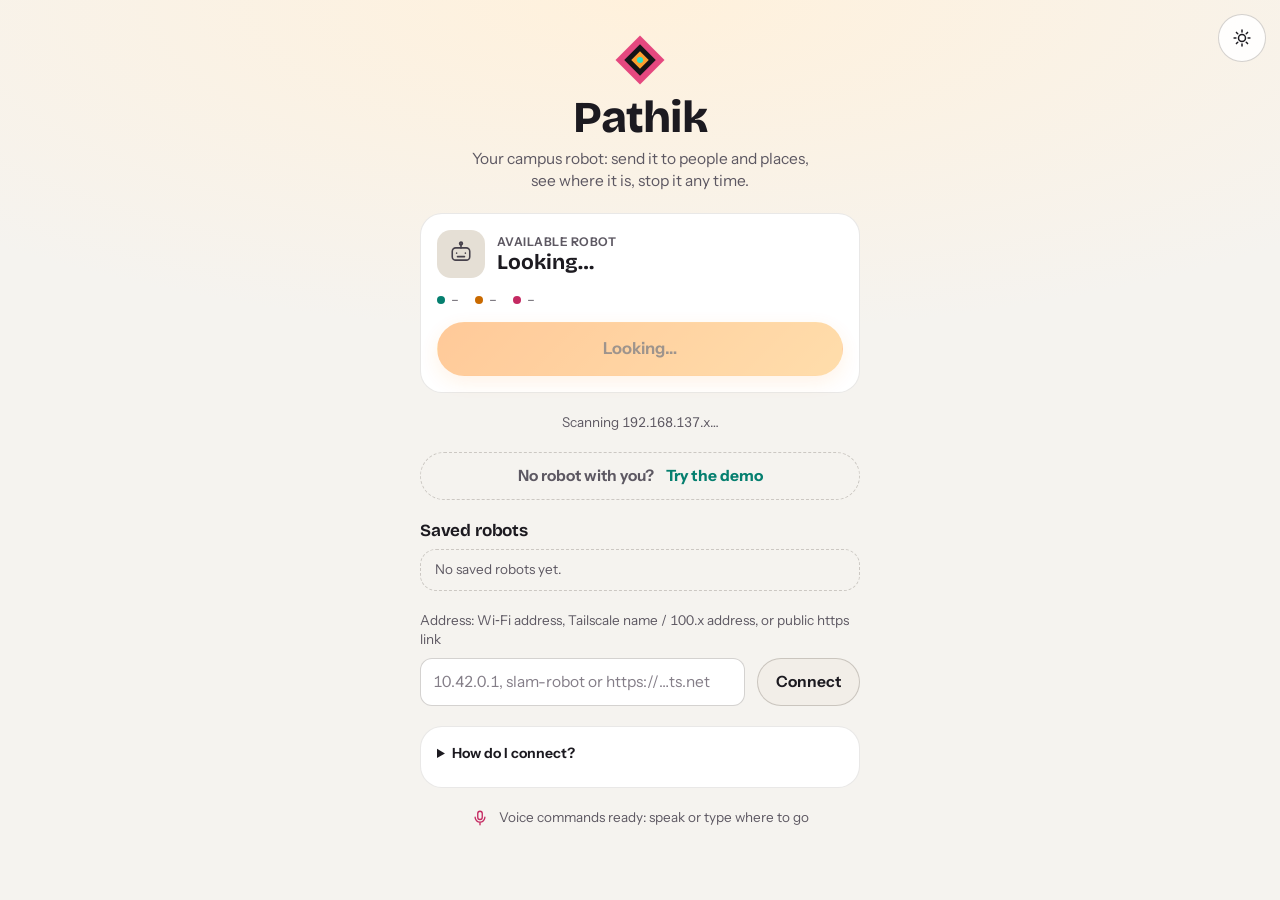
==== ros2_ws/src/lidar_robot/lidar_robot/web/app/index.html @ 24dba38e "Head mode: greeting, errands, camera door check; peak test; better person tracking - First touch say" ====
<!doctype html>
<html lang="en">
<head>
<meta charset="utf-8">
<meta name="viewport" content="width=device-width, initial-scale=1, viewport-fit=cover">
<meta name="theme-color" content="#101114">
<meta name="color-scheme" content="dark light">
<title>Pathik</title>
<script>
/* theme before first paint (no flash): saved choice, else the phone's setting */
(function () {
  var t = 'system';
  try { t = JSON.parse(localStorage.getItem('pathik.theme') || '"system"'); } catch (e) {}
  var dark = t === 'dark' || (t !== 'light' && !(window.matchMedia && matchMedia('(prefers-color-scheme: light)').matches));
  document.documentElement.setAttribute('data-theme', dark ? 'dark' : 'light');
})();
</script>
<link rel="manifest" href="manifest.webmanifest">
<link rel="icon" href="icon.svg" type="image/svg+xml">
<link rel="stylesheet" href="app.css">
</head>
<body>

<!-- icons (one sprite, used with <svg><use href="#i-…"/></svg>) -->
<svg width="0" height="0" style="position:absolute" aria-hidden="true">
  <symbol id="mark" viewBox="0 0 64 64">
    <path d="M32 4 60 32 32 60 4 32z" fill="#E5487F"/>
    <path d="M32 14 50 32 32 50 14 32z" fill="#141418"/>
    <path d="M32 22 42 32 32 42 22 32z" fill="#FF9F2E"/>
    <circle cx="32" cy="32" r="3.5" fill="#2DE2C8"/>
  </symbol>
  <symbol id="i-home" viewBox="0 0 24 24"><path d="M3 11.5 12 4l9 7.5"/><path d="M5.5 10v10h13V10"/><path d="M10 20v-5h4v5"/></symbol>
  <symbol id="i-send" viewBox="0 0 24 24"><path d="M4 12 20 4l-5 16-3.5-6.5z"/><path d="M11.5 13.5 20 4"/></symbol>
  <symbol id="i-map" viewBox="0 0 24 24"><path d="M3 6l6-2 6 2 6-2v14l-6 2-6-2-6 2z"/><path d="M9 4v14M15 6v14"/></symbol>
  <symbol id="i-drive" viewBox="0 0 24 24"><circle cx="12" cy="12" r="8.5"/><circle cx="12" cy="12" r="3"/><path d="M12 3.5v3M12 17.5v3M3.5 12h3M17.5 12h3"/></symbol>
  <symbol id="i-grid" viewBox="0 0 24 24"><rect x="4" y="4" width="6.5" height="6.5" rx="1.5"/><rect x="13.5" y="4" width="6.5" height="6.5" rx="1.5"/><rect x="4" y="13.5" width="6.5" height="6.5" rx="1.5"/><rect x="13.5" y="13.5" width="6.5" height="6.5" rx="1.5"/></symbol>
  <symbol id="i-user" viewBox="0 0 24 24"><circle cx="12" cy="8" r="4"/><path d="M4 21c1.2-4 4.3-6 8-6s6.8 2 8 6"/></symbol>
  <symbol id="i-why" viewBox="0 0 24 24"><circle cx="12" cy="12" r="9"/><path d="M9.5 9.5a2.5 2.5 0 1 1 3.3 2.4c-.5.2-.8.7-.8 1.2v.9M12 17h.01"/></symbol>
  <symbol id="i-bolt" viewBox="0 0 24 24"><path d="M13 2 4 14h7l-1 8 9-12h-7z"/></symbol>
  <symbol id="i-cam" viewBox="0 0 24 24"><path d="M3 8.5A2.5 2.5 0 0 1 5.5 6h1.8l1.4-2h6.6l1.4 2h1.8A2.5 2.5 0 0 1 21 8.5v9a2.5 2.5 0 0 1-2.5 2.5h-13A2.5 2.5 0 0 1 3 17.5z"/><circle cx="12" cy="12.5" r="3.6"/></symbol>
  <symbol id="i-mic" viewBox="0 0 24 24"><rect x="9" y="3" width="6" height="11" rx="3"/><path d="M5.5 11a6.5 6.5 0 0 0 13 0M12 17.5V21"/></symbol>
  <symbol id="i-arrow" viewBox="0 0 24 24"><path d="M4 12h15M13 6l6 6-6 6"/></symbol>
  <symbol id="i-back" viewBox="0 0 24 24"><path d="M15 5l-7 7 7 7"/></symbol>
  <symbol id="i-chev" viewBox="0 0 24 24"><path d="M9 5l7 7-7 7"/></symbol>
  <symbol id="i-pulse" viewBox="0 0 24 24"><path d="M3 12h4l2.5-6 5 12L17 12h4"/></symbol>
  <symbol id="i-wheel" viewBox="0 0 24 24"><circle cx="12" cy="12" r="8.5"/><circle cx="12" cy="12" r="2.2"/><path d="M12 3.5v6.3M12 14.2v6.3M3.5 12h6.3M14.2 12h6.3"/></symbol>
  <symbol id="i-route" viewBox="0 0 24 24"><circle cx="5" cy="18" r="2.2"/><circle cx="12" cy="7" r="2.2"/><circle cx="19" cy="16" r="2.2"/><path d="M6.3 16.2 10.8 9M13.3 8.9l4.6 5.4"/></symbol>
  <symbol id="i-test" viewBox="0 0 24 24"><path d="M9 3h6M10 3v6L4.5 19a1.5 1.5 0 0 0 1.3 2h12.4a1.5 1.5 0 0 0 1.3-2L14 9V3"/><path d="M7 15h10"/></symbol>
  <symbol id="i-log" viewBox="0 0 24 24"><path d="M3 17l5-6 4 4 5-8 4 5"/><path d="M3 21h18"/></symbol>
  <symbol id="i-people" viewBox="0 0 24 24"><circle cx="9" cy="8" r="3.5"/><path d="M2.5 20c.9-3.4 3.5-5 6.5-5s5.6 1.6 6.5 5"/><circle cx="17" cy="9" r="2.6"/><path d="M16.5 14.2c2.4.1 4.3 1.6 5 4.3"/></symbol>
  <symbol id="i-sun" viewBox="0 0 24 24"><circle cx="12" cy="12" r="4.2"/><path d="M12 2.5v2.2M12 19.3v2.2M2.5 12h2.2M19.3 12h2.2M5.3 5.3l1.6 1.6M17.1 17.1l1.6 1.6M5.3 18.7l1.6-1.6M17.1 6.9l1.6-1.6"/></symbol>
  <symbol id="i-plug" viewBox="0 0 24 24"><path d="M9 2v5M15 2v5M6 7h12v4a6 6 0 0 1-12 0zM12 17v5"/></symbol>
  <symbol id="i-flag" viewBox="0 0 24 24"><path d="M6 21V4"/><path d="M6 4h11l-2.5 4L17 12H6"/></symbol>
  <symbol id="i-draw" viewBox="0 0 24 24"><path d="M3 19c3-1 4-5 7-6s4 3 7 1 3-6 4-8"/><circle cx="21" cy="6" r="1"/></symbol>
  <symbol id="i-ruler" viewBox="0 0 24 24"><path d="M3 15.5 15.5 3 21 8.5 8.5 21z"/><path d="M7 11.5l2 2M10 8.5l2.5 2.5M13 5.5l2 2"/></symbol>
  <symbol id="i-room" viewBox="0 0 24 24"><path d="M4 4h16v16H4z" stroke-dasharray="3 2"/><path d="M8 15l3-3 2 2 3-4"/></symbol>
  <symbol id="i-locate" viewBox="0 0 24 24"><circle cx="12" cy="12" r="7"/><path d="M12 2v3M12 19v3M2 12h3M19 12h3"/><path d="M12 9l2.5 5h-5z"/></symbol>
  <symbol id="i-follow" viewBox="0 0 24 24"><circle cx="12" cy="12" r="3.2"/><path d="M12 2v4M12 18v4M2 12h4M18 12h4"/></symbol>
  <symbol id="i-explore" viewBox="0 0 24 24"><path d="M3 12a9 9 0 1 0 9-9"/><path d="M12 3v5M12 12l4-3"/><circle cx="12" cy="12" r="1.6"/></symbol>
  <symbol id="i-clock" viewBox="0 0 24 24"><circle cx="12" cy="12" r="9"/><path d="M12 7v5l3 2"/></symbol>
  <symbol id="i-pin" viewBox="0 0 24 24"><path d="M12 21s-7-6.2-7-11.5a7 7 0 0 1 14 0C19 14.8 12 21 12 21z"/><circle cx="12" cy="9.5" r="2.5"/></symbol>
  <symbol id="i-shield" viewBox="0 0 24 24"><path d="M12 3 4.5 6v6c0 4.5 3.2 7.8 7.5 9 4.3-1.2 7.5-4.5 7.5-9V6z"/><path d="M9 12l2 2 4-4"/></symbol>
  <symbol id="i-x" viewBox="0 0 24 24"><path d="M6 6l12 12M18 6L6 18"/></symbol>
  <symbol id="i-expand" viewBox="0 0 24 24"><path d="M14 4h6v6M10 20H4v-6M20 4l-7 7M4 20l7-7"/></symbol>
  <symbol id="i-bot" viewBox="0 0 32 32"><rect x="6" y="9" width="20" height="14" rx="4"/><path d="M16 4v5M11 15h.01M21 15h.01M12 19h8"/><circle cx="16" cy="4" r="1.6"/></symbol>
</svg>

<!-- ===================== connect ===================== -->
<section id="connect" class="screen hero-screen" aria-labelledby="c-title">
  <div class="corner"><button class="icon-btn theme-toggle" aria-label="Switch between light and dark theme"><svg><use href="#i-sun"/></svg></button></div>
  <div class="narrow stack-l">
    <header class="brand">
      <svg class="brand-mark" viewBox="0 0 64 64" aria-hidden="true"><use href="#mark"/></svg>
      <h1 id="c-title" class="brand-name">Pathik</h1>
      <p class="brand-sub">Your campus robot: send it to people and places, see where it is, stop it any time.</p>
    </header>

    <div class="card stack" id="c-card">
      <div class="row gap">
        <span class="tile-icon" aria-hidden="true"><svg viewBox="0 0 32 32"><use href="#i-bot"/></svg></span>
        <div class="grow"><small class="eyebrow">Available robot</small><b class="title-m" id="c-card-name">Looking…</b></div>
      </div>
      <div class="facts">
        <span><i class="fdot teal"></i><span id="c-card-net">–</span></span>
        <span><i class="fdot orange"></i><span id="c-card-lat">–</span></span>
        <span><i class="fdot magenta"></i><span id="c-card-fw">–</span></span>
      </div>
      <button id="c-scan" class="btn primary wide big">Find robot</button>
    </div>
    <p id="c-progress" class="center muted small" role="status" aria-live="polite"></p>
    <button id="c-demo" class="btn dashed wide">No robot with you? <b>Try the demo</b></button>

    <section class="stack-s" aria-labelledby="c-saved-h">
      <h2 id="c-saved-h" class="section-h">Saved robots</h2>
      <ul id="c-list" class="list robots" aria-label="Robots"></ul>
    </section>

    <form id="c-manual" class="stack-s">
      <label for="c-addr" class="label">Address: Wi‑Fi address, Tailscale name / 100.x address, or public https link</label>
      <div class="row gap">
        <input id="c-addr" inputmode="url" autocomplete="off" spellcheck="false" placeholder="10.42.0.1, slam-robot or https://…ts.net">
        <button class="btn" type="submit">Connect</button>
      </div>
    </form>
    <details class="card help">
      <summary>How do I connect?</summary>
      <p><b>Robot Wi‑Fi.</b> Join <b>SLAM-Robot</b>, then Find robot (10.42.0.1).</p>
      <p><b>Same Wi‑Fi / hotspot.</b> Robot and phone on one network, then Find robot.</p>
      <p><b>From anywhere (internet).</b> Tailscale on the robot and on this phone, same account. Type <code>slam-robot</code> (or its 100.x address) above. Works on any Wi‑Fi or mobile data.</p>
      <p><b>No Tailscale on this phone.</b> If the robot team turned on the public link, type the full <code>https://….ts.net</code> address they give you. You still need an account.</p>
    </details>
    <p class="c-voice"><svg aria-hidden="true"><use href="#i-mic"/></svg>Voice commands ready: speak or type where to go</p>
  </div>
</section>

<!-- ===================== login / request access ===================== -->
<section id="auth" class="screen hero-screen" hidden aria-labelledby="au-title">
  <div class="corner"><button class="icon-btn theme-toggle" aria-label="Switch between light and dark theme"><svg><use href="#i-sun"/></svg></button></div>
  <div class="narrow stack-l">
    <div class="row gap">
      <svg class="robot-mark" viewBox="0 0 64 64" aria-hidden="true"><use href="#mark"/></svg>
      <div class="grow"><small class="eyebrow" id="au-net">Robot</small><b class="title-s" id="au-robot">robot</b></div>
      <button id="au-back" class="btn small ghost">Switch robot</button>
    </div>
    <div>
      <h1 id="au-title" class="title-xl">Welcome back</h1>
      <p id="au-sub" class="muted">Log in to use Pathik.</p>
    </div>
    <form id="au-form" class="card stack" autocomplete="on" novalidate>
      <p id="au-setup" class="note-box" hidden><b>First time on this robot.</b> Create the admin account. Everyone else asks for access and you approve them.</p>
      <label class="field" id="au-name-l" hidden>Your name<input id="au-name" name="name" autocomplete="name" maxlength="60" placeholder="e.g. Prof. Sharma"></label>
      <label class="field">Username<input id="au-user" name="username" autocomplete="username" autocapitalize="none" spellcheck="false" maxlength="32" placeholder="e.g. arpit" required></label>
      <label class="field">Password<span class="pw"><input id="au-pass" name="password" type="password" autocomplete="current-password" minlength="6" required><button type="button" id="au-show" aria-label="Show the password">Show</button></span></label>
      <p id="au-msg" class="a-msg" role="status" aria-live="polite"></p>
      <button id="au-go" class="btn primary wide big" type="submit">Log in</button>
    </form>
    <div id="au-pending" class="card stack center" hidden>
      <span class="big-emoji" aria-hidden="true">⏳</span><b class="title-s">Request sent</b>
      <p class="muted">An admin of this robot has to approve your account. Then log in here.</p>
      <button id="au-pending-ok" class="btn wide">Back to log in</button>
    </div>
    <p id="au-switch" class="center muted"><span id="au-switch-t">New here?</span> <button id="au-switch-b" class="link-btn" type="button">Request access</button></p>
    <div id="au-demo" class="stack-s" hidden>
      <small class="center muted">Demo robot: try each role</small>
      <div class="demo-roles" id="au-demo-row"></div>
    </div>
  </div>
</section>

<!-- ===================== main ===================== -->
<section id="main" class="screen" hidden>
  <!-- the map is the bottom layer; Home / Send / Operate are opaque pages on top of it -->
  <div class="mapwrap" id="mapwrap">
    <canvas id="map" aria-label="Live map. Drag to move, pinch to zoom, long-press a spot for actions."></canvas>
    <div id="m-stats" class="m-stats glass" hidden></div>
    <div id="m-mode" class="m-mode glass" hidden role="status"></div>
    <div id="m-hint" class="m-hint" data-min="operator">Pick a tool on the left: flag, draw a path, route points…</div>

    <!-- tool rail -->
    <nav class="rail glass" aria-label="Map tools">
      <button class="tool" data-min="operator" data-tool="goal" aria-pressed="false" title="Goal: tap = go there, drag = also face that way"><svg><use href="#i-flag"/></svg><span>Flag</span></button>
      <button class="tool" data-min="operator" data-tool="draw" aria-pressed="false" title="Draw a path with your finger"><svg><use href="#i-draw"/></svg><span>Draw</span></button>
      <button class="tool" data-min="operator" data-tool="route" aria-pressed="false" title="Route: tap several points"><svg><use href="#i-route"/></svg><span>Route</span></button>
      <button class="tool" data-tool="measure" aria-pressed="false" title="Measure a distance"><svg><use href="#i-ruler"/></svg><span>Measure</span></button>
      <button class="tool" data-min="operator" data-tool="room" aria-pressed="false" title="Room: drag a box over a room and say what is in it"><svg><use href="#i-room"/></svg><span>Room</span></button>
      <button class="tool" data-min="operator" data-tool="locate" aria-pressed="false" title="Set position: where the robot really is"><svg><use href="#i-locate"/></svg><span>Locate</span></button>
      <button id="m-home" class="tool" title="Go home"><svg><use href="#i-home"/></svg><span>Home</span></button>
      <button id="m-follow" class="tool on" aria-pressed="true" title="Follow the robot"><svg><use href="#i-follow"/></svg><span>Follow</span></button>
    </nav>

    <!-- drive cockpit (Drive tab) -->
    <div id="cockpit" class="cockpit">
      <div class="joy-wrap"><canvas id="joy" width="240" height="240" aria-label="Joystick: push to drive"></canvas>
        <p id="joy-lock" class="joy-lock" hidden role="status"><b>Driving by hand paused</b><span></span>STOP still works. Or send it to a place.</p></div>
      <div class="speed glass" aria-label="Top speed">
        <span class="speed-v" id="d-speed-out">60%</span>
        <input id="d-speed" type="range" min="20" max="100" value="60" aria-label="Top speed">
        <span class="speed-l">Speed</span>
      </div>
      <div class="readout glass" aria-label="Measured speed"><b id="d-v">0.00</b><small>m/s</small><b id="d-w">0.00</b><small>rad/s</small></div>
    </div>

    <!-- drawn path sheet -->
    <div id="path-sheet" class="path-sheet card" hidden>
      <div class="row between"><b class="title-s" id="ps-title">Drawn path</b><button class="icon-btn small" id="ps-close" aria-label="Discard the path"><svg><use href="#i-x"/></svg></button></div>
      <div class="facts"><span>Length <b id="ps-len">–</b></span><span>ETA <b id="ps-eta">–</b></span><span id="ps-warn" class="ps-warn" hidden></span></div>
      <label class="switch"><input id="ps-loop" type="checkbox"><span>Loop (patrol until cancelled)</span></label>
      <div class="row gap"><button class="btn ghost" id="ps-redraw">Redraw</button><button class="btn primary grow" id="ps-go">Follow this path</button></div>
    </div>

    <!-- Map tab: sheet over the map (tap the handle to make it smaller / bigger) -->
    <div id="sheet" class="sheet">
      <button class="grip" id="sheet-grip" aria-label="Smaller or bigger panel" aria-expanded="true"><i></i></button>
      <div class="panel" id="p-map" role="tabpanel" aria-labelledby="tab-map">
        <div class="stack-s">
          <h2 class="title-s">Where is Pathik?</h2>
          <p class="muted" id="sm-where">–</p>
          <div class="legend-row"><span><i style="background:var(--magenta)"></i>Robot</span><span><i style="background:var(--teal)"></i>Places &amp; route</span><span><i style="background:var(--orange)"></i>Home</span><span><i style="background:var(--good)"></i>Charging dock</span></div>
          <p class="muted small" data-max="staff">Pinch to zoom, drag to look around. Send the robot from Send.</p>
        </div>
        <div id="x-card" class="card stack xcard" data-min="operator">
          <div class="row gap top">
            <svg class="x-ic" aria-hidden="true"><use href="#i-explore"/></svg>
            <div class="grow"><b class="title-s" id="x-head-t">Map by itself</b>
              <small class="muted block" id="x-sub">Drives slowly into every unmapped area, turns once at each spot, then comes back and saves the map.</small></div>
          </div>
          <div id="x-idle" class="stack">
            <div class="seg" role="radiogroup" aria-label="Exploring speed">
              <button class="seg-b" data-xs="0.12" role="radio" aria-checked="false">Careful<small>0.12 m/s</small></button>
              <button class="seg-b on" data-xs="0.18" role="radio" aria-checked="true">Normal<small>0.18 m/s</small></button>
              <button class="seg-b" data-xs="0.25" role="radio" aria-checked="false">Quick<small>0.25 m/s</small></button>
            </div>
            <label class="switch"><input id="x-spin" type="checkbox" checked><span>Turn once at every spot <small>sharper walls, ~15 s per spot</small></span></label>
            <button id="x-go" class="btn primary wide">Start mapping</button>
          </div>
          <div id="x-run" class="stack" hidden>
            <p id="x-msg" class="x-msg" role="status"></p>
            <div class="tiles">
              <div class="tile"><small>Mapped</small><b id="x-area">–</b><span>m²</span></div>
              <div class="tile"><small>Elapsed</small><b id="x-time">–</b></div>
              <div class="tile"><small>Areas visited</small><b id="x-done">0</b></div>
              <div class="tile"><small>Open edges</small><b id="x-left">–</b></div>
            </div>
            <button id="x-stop" class="btn wide">Stop mapping</button>
          </div>
          <p id="x-last" class="muted small" hidden></p>
        </div>
        <div class="row gap" data-min="operator">
          <button id="d-savemap" class="btn grow">Save map</button>
          <button id="d-locok" class="btn primary grow" hidden>Position OK</button>
        </div>
        <p class="muted small" id="map-mode-note" data-min="operator"></p>
      </div>
    </div>
  </div>

  <!-- ---------- Home: calm status, current mission, big STOP ---------- -->
  <div class="page" id="p-home" role="tabpanel" aria-labelledby="tab-home" hidden>
    <div class="page-in stack-l">
      <div class="row gap"><span class="avatar" id="g-ava" aria-hidden="true">?</span>
        <span class="grow"><b class="title-m" id="g-hello">Hello</b><small class="muted block" id="g-where">Connecting…</small></span></div>

      <section class="card hero-status" id="h-status" aria-labelledby="h-state" aria-live="polite">
        <div class="hs-top">
          <span class="hs-light" id="h-light" aria-hidden="true"></span>
          <div class="grow"><small class="eyebrow">Pathik is</small><b class="title-l" id="h-state">connecting…</b>
            <small class="muted block" id="h-sub"></small></div>
        </div>
        <div class="hs-facts">
          <div class="hs-fact"><small>Battery</small><b id="h-bat">–</b><span class="meter" aria-hidden="true"><i id="h-bat-bar"></i></span></div>
          <div class="hs-fact"><small>Link</small><b id="h-link">–</b><span class="muted tiny" id="h-link-sub"></span></div>
          <div class="hs-fact"><small>Room</small><b id="h-room">–</b><span class="muted tiny" id="h-room-sub"></span></div>
        </div>
      </section>

      <!-- recovery decision (Phase 3): what happened / what I'm doing -->
      <section class="card stack recovery" id="h-recovery" hidden aria-live="polite"></section>
      <!-- front docking progress (Phase 4) -->
      <section class="card stack docking" id="h-docking" hidden aria-live="polite"></section>

      <div id="g-mission" class="mission card" hidden></div>
      <div id="h-idle" class="card empty-card" hidden>
        <b>No mission right now.</b>
        <span class="muted">Send Pathik somewhere, or call it to you.</span>
      </div>

      <div class="actions">
        <button class="action-big primary" id="h-send"><svg aria-hidden="true"><use href="#i-send"/></svg><b>Send or call Pathik</b><small>place, room or a sentence</small></button>
        <button class="action-sm" id="q-home"><svg aria-hidden="true"><use href="#i-home"/></svg>Come back</button>
        <button class="action-sm" id="q-charge"><svg aria-hidden="true"><use href="#i-bolt"/></svg>Charge</button>
        <button class="action-sm" id="q-why"><svg aria-hidden="true"><use href="#i-why"/></svg>Why stopped?</button>
        <button class="action-sm" id="q-cam"><svg aria-hidden="true"><use href="#i-cam"/></svg>Camera</button>
      </div>

      <section class="card stack-s" id="h-vis-card" hidden>
        <div class="row between"><h2 class="section-h">What the camera sees</h2><span class="pill-tag" id="h-vis-tag">–</span></div>
        <p class="muted small" id="h-vis"></p>
      </section>

      <section class="card stack-s" id="h-voice-card" hidden>
        <div class="row between"><h2 class="section-h">Robot voice</h2><span class="pill-tag" id="h-voice-tag">–</span></div>
        <p class="muted small" id="h-voice"></p>
        <button class="btn wide" id="h-talk" hidden aria-label="Hold to talk to the robot through its own microphone"><svg aria-hidden="true"><use href="#i-mic"/></svg><span>Hold: talk to the robot (its microphone)</span></button>
      </section>

      <section class="card stack-s" aria-labelledby="h-charge-h">
        <div class="row between"><h2 class="section-h" id="h-charge-h">Charging</h2>
          <button id="g-charge" class="btn small primary"><svg aria-hidden="true"><use href="#i-bolt"/></svg>Charge now</button></div>
        <p id="g-bat" class="muted small"></p>
        <button id="g-dock" class="btn small ghost-line" data-min="operator">Robot is on the dock: save it here</button>
      </section>
    </div>
  </div>

  <!-- ---------- Send: command / voice with plan preview, places, rooms, schedules ---------- -->
  <div class="page" id="p-send" role="tabpanel" aria-labelledby="tab-send" hidden>
    <div class="page-in stack-l">
      <div>
        <h1 class="title-l">Where should Pathik go?</h1>
        <p class="muted small">Type or say it. You see the plan before the robot moves.</p>
      </div>
      <div class="stack">
        <form id="g-cmd" class="bubble">
          <label for="g-cmd-in" class="sr-only">Command</label>
          <textarea id="g-cmd-in" rows="2" autocomplete="off" placeholder="take this to Lab 3, wait 2 mins, then come back"></textarea>
          <button class="send" type="submit" aria-label="Plan it"><svg><use href="#i-arrow"/></svg></button>
        </form>
        <button id="g-voice" class="companion" aria-label="Tap and speak a command">
          <span class="wave" id="g-wave" aria-hidden="true"><i></i><i></i><i></i><i></i><i></i><i></i><i></i><i></i><i></i><i></i><i></i><i></i></span>
          <b id="g-voice-t">Tap and speak</b>
          <small id="g-voice-s">Pathik understands places, waits and “come back”</small>
        </button>
        <p id="g-reply" class="reply" role="status" aria-live="polite"></p>
        <div id="g-plan" class="plan card" hidden></div>
      </div>

      <section class="stack" aria-labelledby="g-places-h">
        <div class="row between"><h2 class="section-h" id="g-places-h">Places</h2>
          <div class="row gap-s" data-min="operator"><button id="g-here" class="btn small">Save here</button><button id="g-home" class="btn small">Set home</button></div>
        </div>
        <input id="g-search" class="search" type="search" placeholder="Search places, rooms and things" autocomplete="off" aria-label="Search places, rooms and things">
        <ul id="g-places" class="list places"><li class="empty">Loading places…</li></ul>
      </section>

      <section class="stack" aria-labelledby="g-rooms-h">
        <div class="row between"><h2 class="section-h" id="g-rooms-h">Rooms</h2><small class="muted" data-min="operator">Map tool “Room” adds one</small></div>
        <ul id="g-rooms" class="list rooms"><li class="empty">Loading rooms…</li></ul>
      </section>

      <section class="stack" data-min="operator" aria-labelledby="g-sched-h">
        <div class="row between"><h2 class="section-h" id="g-sched-h">Scheduled trips</h2><button id="g-sched-add" class="btn small">Add</button></div>
        <ul id="g-sched" class="list sched"><li class="empty">Loading…</li></ul>
      </section>
    </div>
  </div>

  <!-- ---------- Operate (operator / admin) or Me (staff): hub + sub-pages ---------- -->
  <div class="page" id="p-more" role="tabpanel" aria-labelledby="tab-more" hidden>
    <div class="page-in stack-l" id="more-hub">
      <section class="card stack-s warn-card" id="me-public" hidden role="alert">
        <div class="row gap"><svg class="ic warn" aria-hidden="true"><use href="#i-shield"/></svg><b class="title-s">This robot is public</b></div>
        <p>Anyone on the internet can open <b id="me-public-url">–</b> (Tailscale Funnel). Accounts and passwords
        still protect it, but turn it off when you are done:</p>
        <code>sudo bash ~/slam-robot/scripts/setup_tailscale.sh funnel off</code>
        <p class="muted small">Phones with the Tailscale app don't need it: they use the private path.</p>
      </section>

      <div class="card row gap me-card"><span class="avatar" id="me-ava" aria-hidden="true">?</span><span class="grow"><b class="title-s" id="me-name">–</b><small class="muted block" id="me-user">–</small></span><span class="role" id="me-role">–</span></div>

      <section class="group" data-min="operator" aria-labelledby="op-h">
        <h2 class="g-h" id="op-h">Robot team</h2>
        <button class="g-row" data-sub="health"><svg class="ic" aria-hidden="true"><use href="#i-pulse"/></svg><span class="grow"><b>Health</b><small id="hub-health">Link, motor board, LiDAR, sensors, diagnostics log</small></span><svg class="chev" aria-hidden="true"><use href="#i-chev"/></svg></button>
        <button class="g-row" data-sub="wheels"><svg class="ic" aria-hidden="true"><use href="#i-wheel"/></svg><span class="grow"><b>Wheel tuning</b><small>Speed loop, live chart, step test</small></span><svg class="chev" aria-hidden="true"><use href="#i-chev"/></svg></button>
        <button class="g-row" data-sub="path"><svg class="ic" aria-hidden="true"><use href="#i-route"/></svg><span class="grow"><b>Path following</b><small>Cruise speed, turns, look‑ahead</small></span><svg class="chev" aria-hidden="true"><use href="#i-chev"/></svg></button>
        <button class="g-row" data-sub="tests"><svg class="ic" aria-hidden="true"><use href="#i-test"/></svg><span class="grow"><b>Drive tests</b><small>Straight line drift, spin / wheel separation</small></span><svg class="chev" aria-hidden="true"><use href="#i-chev"/></svg></button>
        <button class="g-row" id="hub-head"><svg class="ic" aria-hidden="true"><use href="#i-bot"/></svg><span class="grow"><b>Head mode</b><small>This phone becomes the robot's face: kiosk with PIN, people detection for the Pi</small></span><svg class="chev" aria-hidden="true"><use href="#i-chev"/></svg></button>
        <button class="g-row" id="hub-peak"><svg class="ic" aria-hidden="true"><use href="#i-cam"/></svg><span class="grow"><b>Peak test</b><small>Everything the head phone does at once: speed, heat, battery, pass / fail</small></span><svg class="chev" aria-hidden="true"><use href="#i-chev"/></svg></button>
        <button class="g-row" id="hub-detector"><svg class="ic" aria-hidden="true"><use href="#i-cam"/></svg><span class="grow"><b>Phone detector</b><small>Lab: people detection running on this phone's camera</small></span><svg class="chev" aria-hidden="true"><use href="#i-chev"/></svg></button>
        <button class="g-row" data-sub="log"><svg class="ic" aria-hidden="true"><use href="#i-log"/></svg><span class="grow"><b>Mission log</b><small>Success rate, times, CSV export</small></span><svg class="chev" aria-hidden="true"><use href="#i-chev"/></svg></button>
        <button class="g-row" data-sub="people" data-min="admin"><svg class="ic" aria-hidden="true"><use href="#i-people"/></svg><span class="grow"><b>People</b><small id="hub-people">Approve sign-ups, roles, passwords</small></span><span class="badge" id="hub-people-badge" hidden>0</span><svg class="chev" aria-hidden="true"><use href="#i-chev"/></svg></button>
      </section>

      <section class="group" aria-labelledby="ap-h">
        <h2 class="g-h" id="ap-h">Appearance</h2>
        <div class="seg theme" role="radiogroup" aria-label="Theme">
          <button class="seg-b" data-theme-pick="system" role="radio">System</button>
          <button class="seg-b" data-theme-pick="light" role="radio">Light</button>
          <button class="seg-b" data-theme-pick="dark" role="radio">Dark</button>
        </div>
      </section>

      <section class="group" aria-labelledby="rb-h">
        <h2 class="g-h" id="rb-h">Robot</h2>
        <div class="g-row"><span class="dot" id="me-dot"></span><span class="grow"><b id="me-robot">–</b><small id="me-net">–</small></span></div>
        <div class="g-row" id="me-btn-row"><span class="grow"><b>Voice button on the robot</b><small id="me-btn">Anyone at the robot can stop it or say OK; trips only start from the home spot</small></span><label class="switch" data-min="operator"><input id="me-btn-on" type="checkbox" aria-label="Allow the voice button on the robot"></label></div>
        <button class="g-row" id="me-switch"><span class="grow"><b>Switch robot</b><small>Connect to another Pathik</small></span><svg class="chev" aria-hidden="true"><use href="#i-chev"/></svg></button>
      </section>

      <section class="group" aria-labelledby="ac-h">
        <h2 class="g-h" id="ac-h">Account</h2>
        <button class="g-row" id="me-pass"><span class="grow"><b>Change password</b><small>Logs you out on your other devices</small></span><svg class="chev" aria-hidden="true"><use href="#i-chev"/></svg></button>
        <button class="g-row danger" id="me-out"><span class="grow"><b>Log out</b><small>On this phone</small></span><svg class="chev" aria-hidden="true"><use href="#i-chev"/></svg></button>
      </section>
      <p class="muted small center">Pathik · roles: <span class="role staff">staff</span> send &amp; stop · <span class="role operator">operator</span> drive, map, tune · <span class="role admin">admin</span> people</p>
    </div>

    <!-- sub-pages (operator area) -->
    <div class="page-in stack-l sub" id="lab-health" hidden>
      <div class="sub-h"><button class="back" data-back aria-label="Back"><svg><use href="#i-back"/></svg></button><h1 class="title-m">Health</h1></div>
      <dl id="s-list" class="tiles stats"></dl>
      <div class="console" aria-label="Diagnostics log">
        <div class="console-h">Diagnostics log</div>
        <ol id="s-events" class="events"></ol>
      </div>
      <button id="s-disconnect" class="btn wide">Switch robot</button>
    </div>

    <div class="page-in stack-l sub" id="lab-wheels" hidden>
      <div class="sub-h"><button class="back" data-back aria-label="Back"><svg><use href="#i-back"/></svg></button><h1 class="title-m">Wheel tuning</h1></div>
      <p class="muted small">Speed loop inside the ESP32. Changes apply instantly. Save keeps them after power‑off.</p>
      <div class="card chart-card">
        <div class="row between">
          <span class="legend"><i class="lg-t"></i>Target <i class="lg-l"></i>Left <i class="lg-r"></i>Right</span>
          <label class="switch"><input id="w-live" type="checkbox"><span>Live</span></label>
        </div>
        <canvas id="w-chart" class="chart" height="170"></canvas>
      </div>
      <div class="row gap">
        <button id="w-step" class="btn primary grow">Run step test</button>
        <select id="w-step-v" aria-label="Step speed">
          <option value="0.15">0.15 m/s</option><option value="0.2" selected>0.20 m/s</option><option value="0.3">0.30 m/s</option>
        </select>
      </div>
      <div id="w-metrics" class="metrics" hidden></div>
      <div id="w-params" class="params card"></div>
      <div class="row gap"><button id="w-save" class="btn primary grow">Save to robot</button><button id="w-reset" class="btn">Factory values</button></div>
    </div>

    <div class="page-in stack-l sub" id="lab-path" hidden>
      <div class="sub-h"><button class="back" data-back aria-label="Back"><svg><use href="#i-back"/></svg></button><h1 class="title-m">Path following</h1></div>
      <p class="muted small">How the robot follows a route. Changes apply to the next metre of driving.</p>
      <div id="f-params" class="params card"><p class="muted">Loading…</p></div>
      <div class="row gap"><button id="f-save" class="btn primary grow">Save</button><button id="f-reset" class="btn">Defaults</button></div>
    </div>

    <div class="page-in stack-l sub" id="lab-tests" hidden>
      <div class="sub-h"><button class="back" data-back aria-label="Back"><svg><use href="#i-back"/></svg></button><h1 class="title-m">Drive tests</h1></div>
      <p class="muted small">Clear space first. Any touch on the remote or STOP ends a test.</p>
      <div class="test-pick">
        <button class="tp on" data-test="straight"><b>Straight line</b><span>Drives forward, measures drift</span></button>
        <button class="tp" data-test="spin"><b>Spin</b><span>Turns on the spot, checks wheel separation</span></button>
      </div>
      <div class="row gap">
        <label class="mini">Speed <select id="t-speed"></select></label>
        <label class="mini">Time <select id="t-secs"><option value="2">2 s</option><option value="3" selected>3 s</option><option value="5">5 s</option><option value="8">8 s</option></select></label>
      </div>
      <button id="t-run" class="btn primary wide">Run test</button>
      <div class="card chart-card"><canvas id="t-chart" class="chart" height="200"></canvas></div>
      <div id="t-metrics" class="metrics" hidden></div>
    </div>

    <div class="page-in stack-l sub" id="lab-log" hidden>
      <div class="sub-h"><button class="back" data-back aria-label="Back"><svg><use href="#i-back"/></svg></button><h1 class="title-m">Mission log</h1></div>
      <p class="muted small">Every finished mission is logged on the robot (maps/missions.jsonl): use these numbers in your report.</p>
      <dl id="l-stats" class="tiles stats"></dl>
      <ol id="l-list" class="list loglist"><li class="empty">Loading…</li></ol>
      <div class="row gap"><button id="l-refresh" class="btn grow">Refresh</button><button id="l-csv" class="btn primary grow">Export CSV</button></div>
    </div>

    <div class="page-in stack-l sub" id="lab-people" hidden>
      <div class="sub-h"><button class="back" data-back aria-label="Back"><svg><use href="#i-back"/></svg></button><h1 class="title-m grow">People</h1><button id="pp-refresh" class="btn small ghost">Refresh</button></div>
      <ul id="people" class="list people"><li class="empty">Loading…</li></ul>
    </div>
  </div>

  <!-- ---------- always on top: status bar, alerts, camera ---------- -->
  <header class="topbar">
    <button id="t-robot" class="pill glass" aria-label="Connection and robot health">
      <span id="t-dot" class="dot"></span>
      <span class="t-name" id="t-host">robot</span>
      <span id="t-public" class="tag-public" hidden title="Reachable from the internet (Tailscale Funnel): see Operate / Me">Public</span>
      <span class="t-link" id="t-link">–</span>
    </button>
    <div class="t-right">
      <button id="t-cam" class="chip glass cam-chip" aria-label="Camera: what the robot sees" aria-pressed="false" hidden><svg><use href="#i-cam"/></svg><i id="t-cam-dot"></i></button>
      <span id="t-bat" class="chip glass bat" hidden></span>
      <button id="t-mode" class="chip glass" aria-label="Robot state. Tap: why?">Idle</button>
    </div>
  </header>

  <div class="alerts" id="alerts">
    <div id="m-banner" class="m-banner glass" hidden role="status"></div>
    <div id="m-confirm" class="m-confirm glass" hidden role="alert"></div>
    <div id="m-why" class="m-why glass" hidden role="status"></div>
    <div id="m-vis" class="m-vis glass" hidden role="status"></div>
  </div>

  <!-- camera: live picture + what the robot decided about the people in front of it -->
  <div id="cam" class="cam glass" hidden>
    <div class="cam-h">
      <span id="cam-act" class="cam-act">–</span>
      <span id="cam-fps" class="cam-fps"></span>
      <button id="cam-size" class="cam-btn" aria-label="Bigger / smaller picture"><svg><use href="#i-expand"/></svg></button>
      <button id="cam-x" class="cam-btn" aria-label="Close the camera"><svg><use href="#i-x"/></svg></button>
    </div>
    <div class="cam-pic">
      <img id="cam-img" alt="Live picture from the robot's camera" hidden>
      <canvas id="cam-demo" width="320" height="180" hidden></canvas>
      <p id="cam-empty" class="cam-empty">Waiting for the camera…</p>
    </div>
    <p id="cam-why" class="cam-why"></p>
    <ul id="cam-people" class="cam-people"></ul>
  </div>

  <nav class="tabs" role="tablist" aria-label="Sections">
    <button class="tab on" id="tab-home" data-tab="home" role="tab" aria-selected="true"><svg aria-hidden="true"><use href="#i-home"/></svg>Home</button>
    <button class="tab" id="tab-send" data-tab="send" role="tab" aria-selected="false"><svg aria-hidden="true"><use href="#i-send"/></svg>Send</button>
    <span class="tab-gap" aria-hidden="true"></span>
    <button class="tab" id="tab-map" data-tab="map" role="tab" aria-selected="false"><svg aria-hidden="true"><use href="#i-map"/></svg>Map</button>
    <button class="tab" id="tab-drive" data-tab="drive" data-min="operator" role="tab" aria-selected="false"><svg aria-hidden="true"><use href="#i-drive"/></svg>Drive</button>
    <button class="tab" id="tab-more" data-tab="more" role="tab" aria-selected="false"><svg aria-hidden="true"><use href="#i-grid"/></svg><span id="tab-more-t">Operate</span><span class="badge" id="tab-me-badge" hidden>0</span></button>
  </nav>

  <button id="estop" class="estop" aria-label="Emergency stop"><span>STOP</span></button>
  <div id="estopped" class="estopped" hidden>
    <div class="es-in card" role="alertdialog" aria-labelledby="es-t">
      <b id="es-t">Stopped</b>
      <p data-min="operator">Motors are locked. Check the area, then hold to release.</p>
      <p class="muted" data-max="staff">Motors are locked. Someone from the robot team (operator) checks the area and releases it.</p>
      <button id="es-release" class="btn hold" data-min="operator"><span class="hold-fill"></span><span class="hold-t">Hold to release</span></button>
    </div>
  </div>
</section>

<!-- long-press action sheet -->
<div id="action" class="action" hidden>
  <div class="action-card" role="dialog" aria-modal="true" aria-labelledby="a-title">
    <h3 id="a-title">This spot</h3>
    <p id="a-coords" class="muted"></p>
    <div id="a-route" class="muted"></div>
    <button id="a-go" class="btn primary wide">Go here</button>
    <button id="a-save" class="btn wide">Save as a place</button>
    <button id="a-home" class="btn wide">Set home here</button>
    <button id="a-cancel" class="btn ghost wide">Cancel</button>
  </div>
</div>

<div id="toast" class="toast" role="status" aria-live="polite"></div>

<script src="demo.js"></script>
<script src="app.js"></script>
</body>
</html>
---- ros2_ws/src/lidar_robot/lidar_robot/web/app/app.css ----
/* Pathik app styles (v3 design, Phase 2 redesign).
   One file, no external resources: fonts are bundled (OFL, see FONTS-OFL.txt).
   Order: fonts, tokens (light/dark), base, components, screens, map layer, pages, overlays, responsive. */

@font-face { font-family: "Bricolage"; src: url("bricolage.woff2") format("woff2"); font-weight: 400 800; font-display: swap; }
@font-face { font-family: "Instrument"; src: url("instrument.woff2") format("woff2"); font-weight: 400 700; font-display: swap; }

/* ============================== tokens ============================== */
:root {
  /* spacing (4 px grid) */
  --s-1: 4px; --s-2: 8px; --s-3: 12px; --s-4: 16px; --s-5: 20px; --s-6: 24px; --s-8: 32px;
  /* radii */
  --r-s: 12px; --r-m: 16px; --r-l: 22px; --r-xl: 28px; --r-pill: 999px;
  /* touch target */
  --hit: 48px; --hit-s: 40px;
  /* type */
  --display: "Bricolage", "Segoe UI", system-ui, sans-serif;
  --ui: "Instrument", "Segoe UI", system-ui, sans-serif;
  --mono: ui-monospace, "SFMono-Regular", Menlo, Consolas, monospace;
  --fs-xl: 34px; --fs-l: 26px; --fs-m: 21px; --fs-s: 17px; --fs-body: 15.5px; --fs-small: 13.5px; --fs-tiny: 12px;
  /* layout */
  --tabs-h: 64px; --tabs-x: 0px; --tabs-w: 100vw;
  --safe-t: env(safe-area-inset-top, 0px);
  --safe-b: env(safe-area-inset-bottom, 0px);
  --top-h: calc(var(--safe-t) + 62px);
  --bottom-h: calc(var(--tabs-h) + var(--safe-b) + 8px);
  --alerts-h: 0px;            /* set by app.js from the alert stack's height */
  --sheet-h: 40vh;
  /* layers */
  --z-map: 0; --z-map-ui: 4; --z-sheet: 5; --z-page: 6; --z-cam: 8; --z-alerts: 9; --z-top: 10; --z-tabs: 11;
  --z-stop: 20; --z-dialog: 35; --z-stopped: 40; --z-toast: 50;
  /* brand (same in both themes) */
  --red: #e5301f;
  --grad: linear-gradient(135deg, #ff8a1f 0%, #ffb547 100%);
  --grad-ai: linear-gradient(115deg, #e8407c 0%, #ff6a4d 55%, #ffb547 100%);
  --on-grad: #2a1404;
  --cream: #f1e7d3;
}
:root, :root[data-theme="dark"] {
  color-scheme: dark;
  --bg: #101114; --surface: #17181d; --surface-2: #1f2027; --surface-3: #2b2c35;
  --line: rgba(255,255,255,.08); --line-2: rgba(255,255,255,.15);
  --text: #f3efe9; --text-2: #dcd6cf; --dim: #aaa5b0; --dim-2: #7d7985;
  --orange: #ff9f2e; --orange-2: #ffc15a; --teal: #2de2c8; --magenta: #ef5a8f; --good: #47e3a4; --warn: #ffb547; --bad-text: #ff8a7a;
  --tint-orange: rgba(255,159,46,.14); --tint-teal: rgba(45,226,200,.14); --tint-red: rgba(229,48,31,.16); --tint-good: rgba(71,227,164,.14);
  --glass: rgba(22,23,28,.82); --page-bg: #101114; --sheet-bg: rgba(18,19,23,.96); --tabs-bg: rgba(20,21,26,.96); --tabs-solid: #14151a;
  --card-solid: #1a1b21; --overlay: rgba(5,5,8,.62); --shadow: rgba(0,0,0,.45);
  --console-bg: #08080a; --console-fg: #c9c4cc;
  --toast-bg: var(--cream); --toast-fg: #17141a;
  --hero: radial-gradient(120% 60% at 50% 0%, #1d1a22 0%, #101114 62%);
  --thumb: var(--cream);
  --map-bg: #101114; --map-free: #1f1f26; --map-wall: #f1e7d3; --map-mid: #4a4752; --map-grid: rgba(255,255,255,.035);
  --map-label-bg: rgba(20,20,25,.8); --map-label: #f2ede6; --map-sub: rgba(242,237,230,.42);
  --joy-bg: rgba(16,16,20,.82); --joy-knob: rgba(30,30,37,.95); --chart-grid: rgba(255,255,255,.06);
}
:root[data-theme="light"] {
  color-scheme: light;
  --bg: #f5f3ef; --surface: #ffffff; --surface-2: #f2eee8; --surface-3: #e5dfd5;
  --line: rgba(40,30,20,.10); --line-2: rgba(40,30,20,.20);
  --text: #1c1a20; --text-2: #46414b; --dim: #5d5862; --dim-2: #847e88;
  --orange: #c96a00; --orange-2: #e8920c; --teal: #057f6f; --magenta: #c42a62; --good: #0f8a5b; --warn: #a55f00; --bad-text: #b3261e;
  --tint-orange: rgba(232,130,12,.12); --tint-teal: rgba(10,154,134,.10); --tint-red: rgba(229,48,31,.10); --tint-good: rgba(19,160,106,.10);
  --glass: rgba(255,255,255,.88); --page-bg: #f5f3ef; --sheet-bg: rgba(255,255,255,.98); --tabs-bg: rgba(255,255,255,.97); --tabs-solid: #ffffff;
  --card-solid: #ffffff; --overlay: rgba(30,22,12,.34); --shadow: rgba(70,45,20,.14);
  --console-bg: #1d1a20; --console-fg: #d9d3cb;
  --toast-bg: #1d1a20; --toast-fg: #fff;
  --hero: radial-gradient(120% 60% at 50% 0%, #fff1dc 0%, #f5f3ef 62%);
  --thumb: #ffffff;
  --map-bg: #ece7df; --map-free: #ffffff; --map-wall: #2b2830; --map-mid: #c3bdb4; --map-grid: rgba(0,0,0,.05);
  --map-label-bg: rgba(255,255,255,.9); --map-label: #1d1a20; --map-sub: rgba(29,26,32,.55);
  --joy-bg: rgba(255,255,255,.9); --joy-knob: rgba(255,255,255,.98); --chart-grid: rgba(0,0,0,.07);
}

/* ============================== base ============================== */
* { box-sizing: border-box; -webkit-tap-highlight-color: transparent; }
html, body { height: 100%; margin: 0; }
body {
  background: var(--bg); color: var(--text);
  font: 400 var(--fs-body)/1.45 var(--ui); font-variant-numeric: tabular-nums;
  overflow: hidden; overscroll-behavior: none; -webkit-user-select: none; user-select: none;
  -webkit-text-size-adjust: 100%;
}
input, select, textarea { -webkit-user-select: text; user-select: text; }
h1, h2, h3 { font-family: var(--display); margin: 0; letter-spacing: -0.01em; font-weight: 700; }
p { margin: 0; }
button, input, select, textarea { font: inherit; color: inherit; }
button { cursor: pointer; }
:focus-visible { outline: 3px solid var(--orange); outline-offset: 2px; }
[hidden] { display: none !important; }
code { font-family: var(--mono); font-size: .92em; background: var(--surface-3); padding: 1px 6px; border-radius: 6px; overflow-wrap: anywhere; }
svg { fill: none; stroke: currentColor; stroke-width: 1.8; stroke-linecap: round; stroke-linejoin: round; }
.sr-only { position: absolute; width: 1px; height: 1px; overflow: hidden; clip: rect(0 0 0 0); white-space: nowrap; }

/* text helpers */
.title-xl { font: 760 var(--fs-xl)/1.1 var(--display); letter-spacing: -0.02em; }
.title-l { font: 740 var(--fs-l)/1.15 var(--display); letter-spacing: -0.015em; display: block; }
.title-m { font: 700 var(--fs-m)/1.2 var(--display); display: block; }
.title-s { font: 680 var(--fs-s)/1.25 var(--display); display: block; }
.section-h { font: 680 var(--fs-s)/1.25 var(--display); }
.eyebrow { display: block; color: var(--dim); font-size: var(--fs-tiny); font-weight: 650; letter-spacing: .04em; text-transform: uppercase; }
.muted { color: var(--dim); }
.small { font-size: var(--fs-small); }
.tiny { font-size: var(--fs-tiny); }
.block { display: block; }
.center { text-align: center; }
.lede { color: var(--dim); font-size: var(--fs-small); }
.lede:empty, .small:empty { display: none; }

/* layout helpers */
.row { display: flex; align-items: center; }
.row.gap { gap: var(--s-3); }
.row.gap-s { gap: var(--s-2); }
.row.top { align-items: flex-start; }
.row.between { justify-content: space-between; gap: var(--s-3); }
.grow { flex: 1; min-width: 0; }
.stack { display: grid; gap: var(--s-3); align-content: start; }
.stack-s { display: grid; gap: var(--s-2); align-content: start; }
.stack-l { display: grid; gap: var(--s-5); align-content: start; }
.narrow { max-width: 480px; margin: 0 auto; padding: 32px 20px 40px; }

/* ============================== components ============================== */
.glass { background: var(--glass); -webkit-backdrop-filter: blur(16px) saturate(140%); backdrop-filter: blur(16px) saturate(140%); border: 1px solid var(--line); }
.card { background: var(--surface); border: 1px solid var(--line); border-radius: var(--r-l); padding: var(--s-4); }

/* buttons */
.btn {
  appearance: none; border: 1px solid var(--line-2); background: var(--surface-2); color: var(--text);
  border-radius: var(--r-pill); padding: 10px 18px; min-height: var(--hit); font-weight: 650;
  display: inline-flex; align-items: center; justify-content: center; gap: 8px; text-align: center;
  transition: background .12s, transform .08s, box-shadow .2s;
}
.btn svg { width: 18px; height: 18px; flex: none; }
.btn:active { transform: scale(.98); background: var(--surface-3); }
.btn.primary, .btn.grad { background: var(--grad); color: var(--on-grad); border-color: transparent; box-shadow: 0 6px 20px rgba(255,140,30,.24); }
.btn.primary:active, .btn.grad:active { filter: brightness(.95); }
.btn.cream { background: var(--cream); color: #1a1714; border-color: transparent; }
.btn.ghost { background: transparent; border-color: transparent; color: var(--dim); }
.btn.ghost-line { background: transparent; color: var(--text-2); }
.btn.dashed { background: transparent; border-style: dashed; color: var(--dim); }
.btn.dashed b { color: var(--teal); margin-left: 4px; }
.btn.danger { color: var(--bad-text); }
.btn.small { min-height: var(--hit-s); padding: 6px 14px; font-size: var(--fs-small); }
.btn.big { min-height: 54px; font-size: 16.5px; }
.btn.wide { width: 100%; }
.btn[disabled] { opacity: .45; pointer-events: none; }
.link-btn { border: 0; background: none; color: var(--orange); font-weight: 700; padding: 10px 6px; min-height: var(--hit-s); }
.icon-btn { width: var(--hit); height: var(--hit); border-radius: 50%; border: 1px solid var(--line-2); background: var(--glass); color: var(--text);
  display: grid; place-items: center; -webkit-backdrop-filter: blur(12px); backdrop-filter: blur(12px); flex: none; }
.icon-btn svg { width: 20px; height: 20px; }
.icon-btn.small { width: var(--hit-s); height: var(--hit-s); }

/* inputs */
input, select, textarea {
  background: var(--surface); border: 1px solid var(--line-2); border-radius: var(--r-s);
  min-height: var(--hit); padding: 8px 12px; width: 100%;
}
select { width: auto; }
input::placeholder, textarea::placeholder { color: var(--dim-2); }
.label { display: block; color: var(--dim); font-size: var(--fs-small); }
.field { display: grid; gap: 6px; font-size: var(--fs-small); font-weight: 600; color: var(--dim); }
.pw { position: relative; display: block; }
.pw input { padding-right: 72px; }
.pw button { position: absolute; right: 4px; top: 50%; transform: translateY(-50%); border: 0; background: transparent; color: var(--dim); font-weight: 650; font-size: 13px; padding: 10px; min-height: var(--hit-s); }
.search { border-radius: var(--r-pill); padding-left: 18px; }
input[type=range] { -webkit-appearance: none; appearance: none; background: none; border: 0; padding: 0; min-height: 30px; }
input[type=range]::-webkit-slider-runnable-track { height: 6px; border-radius: 3px; background: var(--surface-3); }
input[type=range]::-webkit-slider-thumb { -webkit-appearance: none; width: 26px; height: 26px; border-radius: 50%; background: var(--thumb); margin-top: -10px; border: 1px solid var(--line-2); box-shadow: 0 2px 8px var(--shadow); }
input[type=range]::-moz-range-track { height: 6px; border-radius: 3px; background: var(--surface-3); }
input[type=range]::-moz-range-thumb { width: 24px; height: 24px; border-radius: 50%; background: var(--thumb); border: 1px solid var(--line-2); }

/* segmented control + switch */
.seg { display: grid; grid-template-columns: repeat(3, 1fr); background: var(--surface-2); border-radius: var(--r-m); padding: 4px; gap: 4px; }
.seg-b { border: 0; background: transparent; border-radius: 12px; padding: 9px 4px; min-height: var(--hit-s); font-weight: 650; font-size: 14px; color: var(--dim); }
.seg-b small { display: block; font-weight: 500; font-size: 11.5px; opacity: .85; margin-top: 1px; }
.seg-b.on { background: var(--surface); color: var(--text); box-shadow: inset 0 0 0 1.5px var(--orange); }
.switch { display: flex; align-items: center; gap: 12px; font-size: 14px; font-weight: 600; cursor: pointer; min-height: var(--hit-s); }
.switch small { display: block; color: var(--dim); font-size: 12.5px; font-weight: 500; }
.switch input { flex: none; appearance: none; -webkit-appearance: none; width: 46px; height: 28px; min-height: 0; padding: 0; border-radius: 14px; background: var(--surface-3); border: 0; position: relative; cursor: pointer; transition: background .15s; }
.switch input::after { content: ""; position: absolute; top: 3px; left: 3px; width: 22px; height: 22px; border-radius: 50%; background: var(--cream); transition: transform .15s; box-shadow: 0 1px 3px var(--shadow); }
.switch input:checked { background: var(--teal); }
.switch input:checked::after { transform: translateX(18px); }

/* chips, dots, tags, badges */
.dot { width: 10px; height: 10px; border-radius: 50%; background: var(--dim-2); flex: none; }
.dot.ok { background: var(--good); box-shadow: 0 0 8px var(--good); }
.dot.warn { background: var(--orange); box-shadow: 0 0 8px var(--orange); }
.dot.bad { background: var(--red); box-shadow: 0 0 8px var(--red); }
.chip { flex: none; font-size: 13px; font-weight: 650; padding: 0 14px; min-height: 40px; border-radius: var(--r-pill); white-space: nowrap; display: inline-flex; align-items: center; color: var(--text); }
button.chip { font-family: var(--ui); }
.chip.auto { color: var(--teal); border-color: rgba(45,226,200,.4); }
.chip.rc { color: var(--magenta); border-color: rgba(232,64,124,.45); }
.chip.wait { color: var(--warn); border-color: rgba(255,193,90,.55); }
.chip.estop { background: var(--red); color: #fff; border-color: var(--red); }
.pill-tag { font-size: 12px; font-weight: 700; padding: 4px 10px; border-radius: var(--r-pill); background: var(--surface-3); color: var(--text-2); white-space: nowrap; }
.pill-tag.go { background: var(--tint-good); color: var(--good); }
.pill-tag.slow { background: var(--tint-orange); color: var(--orange); }
.pill-tag.stop { background: var(--red); color: #fff; }
.tag-public { flex: none; font: 700 11px/1 var(--ui); letter-spacing: .04em; text-transform: uppercase; color: #fff; background: var(--red); border-radius: var(--r-pill); padding: 4px 7px; }
.badge { min-width: 20px; height: 20px; padding: 0 6px; border-radius: 10px; background: var(--magenta); color: #fff; font-size: 11.5px; font-weight: 800; display: inline-grid; place-items: center; }
.role { display: inline-block; border-radius: var(--r-pill); padding: 2px 9px; font-size: 11.5px; font-weight: 700; letter-spacing: .02em; text-transform: uppercase; }
.role.admin { background: rgba(232,64,124,.15); color: var(--magenta); }
.role.operator { background: var(--tint-orange); color: var(--orange); }
.role.staff { background: var(--tint-teal); color: var(--teal); }
.role.pending { background: var(--surface-3); color: var(--dim); }
.role.disabled { background: var(--surface-3); color: var(--dim-2); text-decoration: line-through; }
.avatar { width: 48px; height: 48px; border-radius: 50%; flex: none; display: grid; place-items: center; font: 700 18px/1 var(--display); color: #fff; background: var(--grad-ai); }
.avatar.sm { width: 38px; height: 38px; font-size: 14px; }
.ic { width: 22px; height: 22px; flex: none; color: var(--orange); }
.ic.warn { color: var(--red); }
.facts { display: flex; flex-wrap: wrap; gap: 6px 16px; color: var(--dim); font-size: var(--fs-small); }
.facts > span { display: inline-flex; gap: 6px; align-items: center; }
.facts b { color: var(--text); font-family: var(--display); }
.fdot { width: 8px; height: 8px; border-radius: 50%; display: inline-block; }
.fdot.teal { background: var(--teal); } .fdot.orange { background: var(--orange); } .fdot.magenta { background: var(--magenta); }
.note-box { border-left: 4px solid var(--orange); padding: 10px 12px; background: var(--tint-orange); border-radius: var(--r-s); font-size: 14px; }
.big-emoji { font-size: 34px; }

/* lists (places, rooms, schedules, people, log, robots) */
.list { list-style: none; margin: 0; padding: 0; display: grid; gap: var(--s-2); }
.list > li { background: var(--surface); border: 1px solid var(--line); border-radius: var(--r-m); padding: 12px 14px; display: grid; gap: 8px; }
.list > li.empty { background: transparent; border: 1px dashed var(--line-2); color: var(--dim); font-size: var(--fs-small); }
.places > li { grid-template-columns: minmax(0, 1fr) auto; align-items: center; }
.places > li.home { border-color: rgba(255,159,46,.45); }
.places > li.empty, .places .p-route { grid-column: 1 / -1; }
.places .p-name { font-weight: 650; overflow: hidden; text-overflow: ellipsis; }
.places .p-sub { display: block; color: var(--dim); font-size: 12.5px; font-weight: 450; }
.places .p-act { display: flex; gap: 6px; }
.places .p-route { font-size: 13px; color: var(--dim); display: flex; flex-wrap: wrap; gap: 4px 10px; align-items: center; }
.places .p-route b { color: var(--text); }
.robots button { width: 100%; text-align: left; display: grid; grid-template-columns: 38px 1fr auto; gap: 12px; align-items: center;
  background: none; border: 0; padding: 0; min-height: var(--hit); color: var(--text); }
.robots > li { padding: 10px 14px; }
.robots svg { width: 34px; height: 34px; stroke: none; }
.robots b { display: block; font: 650 16px/1.2 var(--display); }
.robots small { color: var(--dim); }
.robots .go { color: var(--good); font-size: 13px; font-weight: 650; display: inline-flex; gap: 6px; align-items: center; }
.robots .go::before { content: ""; width: 7px; height: 7px; border-radius: 50%; background: var(--good); }
.rooms .r-top { display: grid; grid-template-columns: minmax(0, 1fr) auto; gap: 8px; align-items: center; }
.rooms .r-name { font-weight: 650; }
.rooms .r-sub { color: var(--dim); font-size: 12.5px; }
.things { display: flex; flex-wrap: wrap; gap: 5px; }
.things span { background: var(--surface-3); border-radius: var(--r-pill); padding: 3px 10px; font-size: 12.5px; color: var(--text-2); }
.things span.hit { background: var(--tint-teal); color: var(--teal); font-weight: 650; }
.sched > li { grid-template-columns: minmax(0, 1fr) auto; align-items: center; }
.sched .s-time { font: 700 20px/1 var(--display); }
.sched .s-sub { color: var(--dim); font-size: 12.5px; }
.sched .s-act { display: flex; gap: 8px; align-items: center; }
.sched .off { opacity: .55; }
.loglist > li { border-left: 4px solid var(--teal); padding: 9px 12px; gap: 2px; }
.loglist > li.FAILED { border-left-color: var(--red); } .loglist > li.CANCELED { border-left-color: var(--dim-2); }
.loglist .l-top { display: flex; justify-content: space-between; gap: 8px; font-weight: 650; }
.loglist .l-sub { color: var(--dim); font-size: 12.5px; }
.people > li.pending { border-color: rgba(255,159,46,.5); box-shadow: inset 4px 0 0 var(--orange); }
.people .p-top { display: flex; gap: 10px; align-items: center; }
.people .p-top .grow { min-width: 0; }
.people .p-top b { display: block; font-weight: 700; }
.people .p-top small { color: var(--dim); font-size: 12.5px; }
.people .p-act { display: flex; gap: 8px; flex-wrap: wrap; }
.people .p-act .btn { flex: 1; min-width: 96px; }
.people .p-act select { flex: 1 1 100%; min-height: var(--hit-s); }

/* grouped settings rows */
.group { background: var(--surface); border: 1px solid var(--line); border-radius: var(--r-l); overflow: hidden; }
.group > .g-h { padding: 14px 16px 6px; color: var(--dim); font: 700 12.5px/1.2 var(--ui); text-transform: uppercase; letter-spacing: .05em; }
.g-row { display: flex; align-items: center; gap: 12px; padding: 12px 16px; border-top: 1px solid var(--line); min-height: 58px; }
.g-h + .g-row, .g-h + .seg { border-top: 0; }
.g-row .grow { min-width: 0; }
.g-row b { font-weight: 650; display: block; }
.g-row small { color: var(--dim); font-size: 12.5px; display: block; overflow: hidden; text-overflow: ellipsis; }
button.g-row { width: 100%; text-align: left; background: none; border-left: 0; border-right: 0; border-bottom: 0; color: var(--text); }
button.g-row:active { background: var(--surface-2); }
.g-row .chev { width: 18px; height: 18px; color: var(--dim-2); flex: none; }
.g-row.danger b { color: var(--bad-text); }
.seg.theme { margin: 4px 14px 14px; }

/* tiles, metrics, charts, params */
.tiles { display: grid; grid-template-columns: 1fr 1fr; gap: 8px; margin: 0; }
.tile { background: var(--surface-2); border: 1px solid var(--line); border-radius: var(--r-m); padding: 10px 12px; min-width: 0; }
.tile small, .tile dt { display: block; color: var(--dim); font-size: 12px; }
.tile b, .tile dd { font: 700 21px/1.2 var(--display); margin: 2px 0 0; word-break: break-word; }
.tile span { color: var(--dim); font-size: 12px; margin-left: 4px; }
.stats .tile dd { font-size: 15.5px; }
.stats .ok { color: var(--good); } .stats .warn { color: var(--orange); } .stats .bad { color: var(--bad-text); }
.console { background: var(--console-bg); border: 1px solid var(--line); border-radius: var(--r-m); padding: 10px 12px; font-family: var(--mono); font-size: 12px; }
.console-h { color: #f2ede6; font-weight: 700; margin-bottom: 6px; }
.events { list-style: none; margin: 0; padding: 0; display: grid; gap: 5px; }
.events li { display: grid; grid-template-columns: 50px 1fr; gap: 6px; color: var(--console-fg); }
.events time { color: #8a8590; }
.events li.warn span { color: #ff9f2e; } .events li.error span { color: #ff7b6b; }
.chart-card { padding: 10px 10px 6px; display: grid; gap: 6px; }
.chart { width: 100%; height: 170px; display: block; }
#t-chart { height: 200px; }
.legend { font-size: 12.5px; color: var(--dim); display: flex; align-items: center; gap: 6px; flex-wrap: wrap; }
.legend i { display: inline-block; width: 9px; height: 9px; border-radius: 50%; margin-left: 6px; }
.lg-t { background: var(--orange); } .lg-l { background: var(--orange-2); } .lg-r { background: var(--teal); }
.legend-row { display: flex; flex-wrap: wrap; gap: 8px 14px; color: var(--dim); font-size: 13px; }
.legend-row i { display: inline-block; width: 10px; height: 10px; border-radius: 3px; margin-right: 6px; vertical-align: -1px; }
.params { display: grid; gap: 4px; padding: 4px 14px; }
.param { display: grid; grid-template-columns: 1fr 96px; gap: 4px 12px; align-items: center; padding: 10px 0; border-bottom: 1px solid var(--line); }
.param:last-child { border-bottom: 0; }
.param .p-l { font-weight: 650; font-size: 14.5px; }
.param .p-h { grid-column: 1 / -1; color: var(--dim); font-size: 12.5px; margin-top: -4px; }
.param input[type=number] { min-height: 40px; padding: 6px 8px; text-align: right; }
.param input[type=range] { grid-column: 1 / -1; }
.param.changed .p-l::after { content: "  unsaved"; color: var(--orange); font-weight: 500; font-size: 12.5px; }
.metrics { display: grid; grid-template-columns: repeat(2, 1fr); gap: 8px; }
.metric { background: var(--surface-2); border: 1px solid var(--line); border-radius: var(--r-m); padding: 10px 12px; }
.metric b { display: block; font: 700 20px/1.2 var(--display); }
.metric span { color: var(--dim); font-size: 12.5px; }
.metric.good b { color: var(--good); } .metric.warn b { color: var(--orange); } .metric.bad b { color: var(--bad-text); }
.metric.wide, .verdict { grid-column: 1 / -1; }
.verdict { background: var(--surface-2); border-radius: var(--r-m); padding: 12px; font-size: 14px; }
.test-pick { display: grid; grid-template-columns: 1fr 1fr; gap: 10px; }
.tp { text-align: left; background: var(--surface); border: 1px solid var(--line); border-radius: var(--r-m); padding: 12px; display: grid; gap: 3px; color: var(--text); }
.tp b { font: 650 16px/1.2 var(--display); }
.tp span { color: var(--dim); font-size: 12.5px; }
.tp.on { border-color: var(--orange); box-shadow: inset 0 0 0 1px var(--orange); }
.mini { display: flex; align-items: center; gap: 8px; color: var(--dim); font-size: 14px; }
.mini select { min-height: var(--hit-s); }
.days { display: flex; gap: 6px; flex-wrap: wrap; }
.days button { min-width: 42px; min-height: var(--hit-s); border-radius: 10px; border: 1px solid var(--line-2); background: var(--surface-2); color: var(--dim); font-weight: 650; }
.days button.on { background: var(--tint-orange); color: var(--orange); border-color: rgba(255,159,46,.6); }

/* ============================== connect + login ============================== */
.screen { position: fixed; inset: 0; }
.hero-screen { overflow-y: auto; padding-top: var(--safe-t); background: var(--hero); }
.corner { position: absolute; right: 14px; top: calc(14px + var(--safe-t)); z-index: 3; }
.brand { text-align: center; display: grid; gap: 8px; justify-items: center; }
.brand-mark { width: 56px; height: 56px; stroke: none; }
.brand-name { font: 780 44px/1 var(--display); letter-spacing: -0.02em; }
.brand-sub { color: var(--dim); max-width: 34ch; }
.tile-icon { width: 48px; height: 48px; border-radius: 14px; background: var(--surface-3); display: grid; place-items: center; flex: none; }
.tile-icon svg { width: 28px; height: 28px; color: var(--text-2); }
.robot-mark { width: 46px; height: 46px; stroke: none; flex: none; }
.help { color: var(--dim); font-size: 14px; display: grid; gap: 10px; }
.help summary { color: var(--text); font-weight: 650; min-height: 28px; }
.help b { color: var(--text); }
.c-voice { display: flex; gap: 10px; justify-content: center; align-items: center; color: var(--dim); font-size: 13.5px; }
.c-voice svg { width: 18px; height: 18px; color: var(--magenta); }
.a-msg { font-size: 14px; min-height: 1.2em; }
.a-msg.err { color: var(--bad-text); }
.a-msg.ok { color: var(--good); }
.demo-roles { display: grid; grid-template-columns: repeat(3, 1fr); gap: 8px; }
.demo-roles button { border-radius: var(--r-m); border: 1px solid var(--line-2); background: var(--surface); padding: 10px 6px; display: grid; gap: 2px; min-height: 58px; color: var(--text); }
.demo-roles button b { font: 650 15px/1.2 var(--display); }
.demo-roles button span { font-size: 11.5px; color: var(--dim); }

/* ============================== main: layers ============================== */
#main { overflow: hidden; }
.mapwrap { position: absolute; inset: 0; z-index: var(--z-map); background: var(--map-bg); overflow: hidden; touch-action: none; }
#map { position: absolute; inset: 0; width: 100%; height: 100%; display: block; }

/* top bar (every tab) */
.topbar { position: absolute; left: 12px; right: 12px; top: calc(10px + var(--safe-t)); display: flex; justify-content: space-between; gap: 8px; z-index: var(--z-top); pointer-events: none; }
.topbar > * { pointer-events: auto; }
.pill { display: flex; gap: 9px; align-items: center; border-radius: var(--r-pill); padding: 0 14px 0 12px; min-height: 42px; min-width: 0; flex: 1 1 auto; color: var(--text); }
.t-name { font: 650 15px/1.2 var(--display); white-space: nowrap; overflow: hidden; text-overflow: ellipsis; min-width: 0; }
.t-link { color: var(--dim); font-size: 12.5px; white-space: nowrap; border-left: 1px solid var(--line-2); padding-left: 9px; overflow: hidden; text-overflow: ellipsis; min-width: 0; }
.t-right { display: flex; gap: 6px; align-items: center; min-width: 0; flex: 0 1 auto; justify-content: flex-end; }
#t-mode { min-width: 0; max-width: 38vw; overflow: hidden; text-overflow: ellipsis; display: block; line-height: 40px; }
.chip.bat { gap: 6px; padding: 0 11px; }
.chip.bat i { position: relative; width: 20px; height: 11px; border: 1.6px solid currentColor; border-radius: 3px; display: inline-block; }
.chip.bat i::after { content: ""; position: absolute; right: -4px; top: 2.5px; width: 2px; height: 4px; background: currentColor; border-radius: 0 1px 1px 0; }
.chip.bat i b { position: absolute; left: 1px; top: 1px; bottom: 1px; background: currentColor; border-radius: 1px; }
.chip.bat.low { color: var(--orange); border-color: rgba(255,159,46,.5); }
.chip.bat.critical { color: #fff; background: var(--red); border-color: var(--red); }
.chip.bat.charging { color: var(--good); border-color: rgba(71,227,164,.45); }
.cam-chip { position: relative; padding: 0 11px; }
.cam-chip svg { width: 19px; height: 19px; }
.cam-chip[aria-pressed="true"] { color: var(--orange); border-color: rgba(255,159,46,.55); }
.cam-chip i { position: absolute; right: 5px; top: 6px; width: 8px; height: 8px; border-radius: 50%; background: var(--dim-2); }
.cam-chip i.go { background: var(--good); } .cam-chip i.slow { background: var(--orange); }
.cam-chip i.stop { background: var(--red); animation: pulse 1s infinite; }
@keyframes pulse { 50% { opacity: .35; } }
@media (max-width: 420px) { .t-link { display: none; } }

/* alert stack under the top bar (every tab): link lost, confirm, why, vision */
.alerts { position: absolute; left: 12px; right: 12px; top: var(--top-h); z-index: var(--z-alerts); display: grid; gap: 8px; pointer-events: none; }
.alerts > * { pointer-events: auto; }
.m-banner, .m-why, .m-vis { padding: 11px 14px; border-radius: var(--r-m); font-size: 14px; box-shadow: 0 8px 24px var(--shadow); }
.m-banner b, .m-vis b { font-family: var(--display); }
.m-banner.link { border: 1.5px solid rgba(255,159,46,.75); }
.m-vis { border-color: rgba(255,159,46,.55); }
.m-confirm { border-radius: var(--r-l); padding: 14px; display: grid; gap: 10px; border: 1.5px solid rgba(255,193,90,.6); box-shadow: 0 10px 40px var(--shadow); }
.m-confirm b { font: 700 18px/1.2 var(--display); }
.m-confirm .btn { min-height: 54px; font-size: 17px; }
.m-why { display: grid; gap: 6px; }
.m-why p { font-size: 15px; }
.m-why ol { margin: 0; padding: 0; list-style: none; color: var(--dim); font-size: 12.5px; display: grid; gap: 2px; }
.m-why .row { justify-content: flex-end; }

/* map overlays */
.m-stats { position: absolute; left: 50%; transform: translateX(-50%); top: calc(var(--top-h) + var(--alerts-h)); z-index: var(--z-map-ui); border-radius: var(--r-m); padding: 8px 16px; text-align: center; }
.m-stats b { font: 700 20px/1.1 var(--display); display: block; }
.m-stats small { color: var(--dim); font-size: 12px; }
.m-hint { position: absolute; left: 88px; right: 12px; top: calc(var(--top-h) + var(--alerts-h) + 64px); font-size: 13px; z-index: var(--z-map-ui);
  background: var(--glass); padding: 8px 14px; border-radius: 16px; color: var(--dim); transition: opacity .6s; pointer-events: none; }
.m-hint.gone { opacity: 0; visibility: hidden; transition: opacity .6s, visibility 0s .6s; }
.m-mode { position: absolute; left: 12px; right: 12px; top: calc(var(--top-h) + var(--alerts-h)); z-index: 7; display: flex; align-items: center; gap: 8px; flex-wrap: wrap;
  padding: 8px 8px 8px 14px; border-radius: var(--r-m); border-color: rgba(255,159,46,.55); font-size: 14px; min-height: 54px; }
.m-mode .grow { flex: 1 1 160px; min-width: 0; line-height: 1.3; }
.m-mode b { font-family: var(--display); }
.m-mode .btn { min-height: var(--hit-s); padding: 6px 13px; font-size: 14px; }
.m-mode label { display: flex; align-items: center; gap: 6px; font-size: 13px; font-weight: 600; white-space: nowrap; min-height: var(--hit-s); }
.m-mode input[type=checkbox] { width: 20px; height: 20px; min-height: 0; accent-color: var(--orange); }
.rail { position: absolute; left: 12px; top: calc(var(--top-h) + var(--alerts-h) + 4px); z-index: var(--z-map-ui); border-radius: 20px; padding: 6px; display: grid; gap: 2px; }
.mapwrap.mode-on .rail { top: calc(var(--top-h) + var(--alerts-h) + 64px); }
.tool { width: 58px; min-height: 48px; border: 0; background: transparent; border-radius: 14px; padding: 5px 2px 4px; display: grid; justify-items: center; gap: 2px; color: var(--dim); }
.tool svg { width: 21px; height: 21px; }
.tool span { font-size: 10.5px; font-weight: 650; letter-spacing: .01em; }
.tool:active { background: var(--surface-3); }
.tool.on { color: var(--teal); }
.tool[data-tool].on { background: var(--tint-teal); color: var(--teal); box-shadow: inset 0 0 0 1px rgba(45,226,200,.45); }

/* drive cockpit */
.cockpit { position: absolute; left: 0; right: 0; bottom: calc(var(--bottom-h) + 20px); height: 0; z-index: var(--z-map-ui); }
.joy-wrap { position: absolute; left: 14px; bottom: 0; width: 164px; height: 164px; }
#joy { width: 164px; height: 164px; touch-action: none; display: block; }
.joy-wrap.locked canvas { opacity: .35; filter: grayscale(1); }
.joy-lock { position: absolute; inset: 16% 6%; display: grid; place-content: center; gap: 4px; text-align: center;
  font-size: 13px; line-height: 1.3; padding: 10px; border-radius: var(--r-m); background: var(--card-solid);
  border: 1px solid rgba(255,159,46,.6); pointer-events: none; }
.joy-lock b { font-family: var(--display); color: var(--orange); }
.joy-lock span { color: var(--dim); }
.readout { position: absolute; left: 14px; bottom: 174px; border-radius: var(--r-pill); padding: 6px 12px; display: flex; gap: 5px; align-items: baseline; font-size: 13px; }
.readout b { font: 650 15px/1 var(--display); }
.readout small { color: var(--dim); margin-right: 8px; }
.readout small:last-child { margin-right: 0; }
.speed { position: absolute; right: 22px; bottom: 30px; width: 58px; height: 196px; border-radius: 20px; display: grid; justify-items: center; align-content: space-between; padding: 10px 0; }
.speed-v { font: 650 13px/1 var(--display); }
.speed-l { font-size: 11px; color: var(--dim); }
.speed input[type=range] { position: absolute; left: 50%; top: 50%; width: 132px; transform: translate(-50%, -50%) rotate(-90deg); margin: 0; min-height: 30px; }

/* drawn path */
.path-sheet { position: absolute; left: 12px; right: 12px; bottom: calc(var(--bottom-h) + 44px); z-index: 8; display: grid; gap: 12px; box-shadow: 0 18px 40px var(--shadow); background: var(--card-solid); }
.ps-warn { color: var(--bad-text); font-weight: 600; width: 100%; }

/* Map tab sheet */
.sheet { position: absolute; left: 0; right: 0; bottom: var(--bottom-h); z-index: var(--z-sheet); height: var(--sheet-h);
  border-radius: var(--r-xl) var(--r-xl) 0 0; border: 1px solid var(--line); border-bottom: 0; background: var(--sheet-bg);
  overflow-y: auto; -webkit-overflow-scrolling: touch; transition: height .22s ease; box-shadow: 0 -8px 30px var(--shadow); }
.grip { display: block; width: 100%; height: 30px; border: 0; background: none; padding: 0; position: sticky; top: 0; z-index: 1; }
.grip i { display: block; width: 44px; height: 5px; border-radius: 3px; background: var(--line-2); margin: 0 auto; }
body.sheet-min { --sheet-h: 92px; }
.panel { padding: 0 16px 56px; display: grid; gap: 14px; align-content: start; }
.xcard.running { border-color: rgba(232,64,124,.5); box-shadow: 0 0 0 1px rgba(232,64,124,.2), 0 10px 30px rgba(232,64,124,.12); }
.x-ic { width: 30px; height: 30px; flex: none; color: var(--magenta); stroke-width: 2; }
.xcard.running .x-ic { animation: spin 3.2s linear infinite; }
@keyframes spin { to { transform: rotate(360deg); } }
.x-msg { font-size: 14px; }
#x-last b { color: var(--teal); }

/* which parts of the map layer show on which tab */
body:not(.tab-map) .sheet { display: none; }
body:not(.tab-drive) .cockpit { display: none; }
body:not(.tab-map):not(.tab-drive) .rail,
body:not(.tab-map):not(.tab-drive) .m-hint,
body:not(.tab-map):not(.tab-drive) .m-mode,
body:not(.tab-map):not(.tab-drive) .path-sheet { display: none !important; }
body.path-open .cockpit { display: none; }

/* ============================== pages (Home, Send, Operate/Me) ============================== */
.page { position: absolute; inset: 0; z-index: var(--z-page); background: var(--page-bg); overflow-y: auto; -webkit-overflow-scrolling: touch;
  padding-top: calc(var(--top-h) + var(--alerts-h) + 6px); padding-bottom: calc(var(--bottom-h) + 48px); }
.page-in { max-width: 560px; margin: 0 auto; padding: 0 16px; }
.sub-h { display: flex; align-items: center; gap: 8px; }
.back { width: var(--hit); height: var(--hit); border-radius: 50%; border: 1px solid var(--line-2); background: var(--surface); color: var(--text); display: grid; place-items: center; flex: none; }
.back svg { width: 20px; height: 20px; }

/* Home */
.hero-status { display: grid; gap: 16px; padding: 18px; }
.hs-top { display: flex; gap: 14px; align-items: flex-start; }
.hs-light { width: 14px; height: 14px; border-radius: 50%; margin-top: 22px; flex: none; background: var(--dim-2); }
.hs-light.ok { background: var(--good); box-shadow: 0 0 0 6px var(--tint-good); }
.hs-light.auto { background: var(--teal); box-shadow: 0 0 0 6px var(--tint-teal); animation: pulse 1.6s infinite; }
.hs-light.wait { background: var(--warn); box-shadow: 0 0 0 6px var(--tint-orange); }
.hs-light.bad { background: var(--red); box-shadow: 0 0 0 6px var(--tint-red); }
.hs-facts { display: grid; grid-template-columns: repeat(3, minmax(0, 1fr)); gap: 8px; }
.hs-fact { background: var(--surface-2); border-radius: var(--r-m); padding: 10px 12px; display: grid; gap: 2px; min-width: 0; }
.hs-fact small { color: var(--dim); font-size: 12px; }
.hs-fact b { font: 700 18px/1.2 var(--display); white-space: nowrap; overflow: hidden; text-overflow: ellipsis; }
.hs-fact .tiny { white-space: nowrap; overflow: hidden; text-overflow: ellipsis; }
.meter { display: block; height: 5px; border-radius: 3px; background: var(--surface-3); overflow: hidden; margin-top: 4px; }
.meter i { display: block; height: 100%; width: 0; background: var(--good); transition: width .4s; }
.meter i.low { background: var(--orange); } .meter i.critical { background: var(--red); }
.empty-card { display: grid; gap: 2px; border-style: dashed; background: transparent; }
.actions { display: grid; grid-template-columns: repeat(4, minmax(0, 1fr)); gap: 8px; }
.action-big { grid-column: 1 / -1; display: grid; grid-template-columns: auto 1fr; grid-template-rows: auto auto; column-gap: 14px; align-items: center; text-align: left;
  border: 0; border-radius: var(--r-l); padding: 16px 18px; min-height: 72px; background: var(--grad); color: var(--on-grad); box-shadow: 0 10px 28px rgba(255,140,30,.26); }
.action-big svg { grid-row: 1 / 3; width: 30px; height: 30px; stroke-width: 2; }
.action-big b { font: 720 19px/1.2 var(--display); }
.action-big small { font-size: 13px; opacity: .8; }
.action-sm { border: 1px solid var(--line); background: var(--surface); border-radius: var(--r-m); padding: 12px 4px; min-height: 76px; display: grid; gap: 6px; justify-items: center; align-content: center;
  font-weight: 650; font-size: 13px; color: var(--text); text-align: center; }
.action-sm svg { width: 23px; height: 23px; color: var(--orange); }
.action-sm:active, .action-big:active { transform: scale(.98); }
.mission { display: grid; gap: 8px; border-left: 4px solid var(--teal); }
.mission .m-top { display: flex; justify-content: space-between; gap: 10px; align-items: baseline; flex-wrap: wrap; }
.mission b { font: 700 18px/1.2 var(--display); }
.mission .bar { height: 6px; background: var(--surface-3); border-radius: 3px; overflow: hidden; }
.mission .bar i { display: block; height: 100%; background: var(--teal); width: 0; transition: width .4s; }
.mission.hold { border-left-color: var(--orange); }
.mission.fail { border-left-color: var(--red); }
.recovery { border-left: 4px solid var(--magenta); }
.recovery .rc-h { display: flex; gap: 8px; align-items: center; justify-content: space-between; flex-wrap: wrap; }
.recovery dl { margin: 0; display: grid; gap: 8px; }
.recovery dt { color: var(--dim); font-size: 12px; font-weight: 700; text-transform: uppercase; letter-spacing: .04em; }
.recovery dd { margin: 2px 0 0; font-size: 15px; }
.recovery .rc-act { display: flex; gap: 8px; flex-wrap: wrap; }
.recovery .rc-act .btn { flex: 1 1 140px; }
.docking { border-left: 4px solid var(--good); }
#h-talk.on { background: var(--tint-orange); border-color: var(--orange); color: var(--orange); }
.dock-steps { list-style: none; margin: 0; padding: 0; display: grid; grid-template-columns: repeat(5, 1fr); gap: 4px; }
.dock-steps li { font-size: 11px; text-align: center; color: var(--dim); padding-top: 8px; border-top: 4px solid var(--surface-3); }
.dock-steps li.done { border-top-color: var(--good); color: var(--text-2); }
.dock-steps li.now { border-top-color: var(--teal); color: var(--text); font-weight: 700; }
.dock-steps li.fail { border-top-color: var(--red); color: var(--bad-text); font-weight: 700; }

/* Send */
.bubble { position: relative; display: flex; gap: 8px; align-items: stretch; background: var(--surface); border: 1px solid var(--line-2); border-radius: 22px; padding: 6px 6px 6px 16px; }
.bubble:focus-within { border-color: var(--orange); }
.bubble textarea { background: transparent; border: 0; min-height: 52px; padding: 10px 0; resize: none; font-size: 16.5px; line-height: 1.35; }
.bubble textarea:focus { outline: none; }
.send { width: 52px; border: 0; border-radius: 17px; background: var(--grad); display: grid; place-items: center; flex: none; color: var(--on-grad); }
.send svg { width: 23px; height: 23px; stroke-width: 2.2; }
.companion { position: relative; overflow: hidden; border: 0; border-radius: var(--r-l); padding: 18px 16px 16px; text-align: center; color: #fff;
  background: var(--grad-ai); box-shadow: 0 10px 30px rgba(232,64,124,.26); display: grid; gap: 4px; justify-items: center; min-height: 96px; }
.companion b { font: 700 21px/1.2 var(--display); }
.companion small { opacity: .9; font-size: 13px; }
.companion.listening { background: linear-gradient(115deg, #13a998 0%, #5b67e8 60%, #d0336b 100%); }
.wave { display: flex; gap: 4px; align-items: center; height: 30px; margin-bottom: 2px; }
.wave i { width: 4px; height: 8px; border-radius: 2px; background: rgba(255,255,255,.92); transition: height .08s; }
.companion:not(.listening) .wave i { animation: idlewave 1.8s ease-in-out infinite; }
.wave i:nth-child(2n) { animation-delay: .2s !important; } .wave i:nth-child(3n) { animation-delay: .45s !important; }
@keyframes idlewave { 0%,100% { height: 6px; } 50% { height: 16px; } }
.plan { display: grid; gap: 12px; }
.plan h3 { font: 650 15px/1.2 var(--ui); color: var(--dim); }
.timeline { display: flex; flex-wrap: wrap; gap: 8px 6px; align-items: center; }
.step { display: grid; justify-items: start; gap: 2px; }
.step .tag { border-radius: var(--r-pill); padding: 4px 11px; font-size: 13px; font-weight: 700; color: #111; }
.step small { color: var(--dim); font-size: 12px; padding-left: 4px; }
.tag.start { background: #2de2c8; } .tag.go { background: #ff8a98; } .tag.wait { background: #ffb547; } .tag.home { background: #ff7ab0; }
.tag.ok { background: #ffd27a; } .tag.dock { background: #47e3a4; }
.tl-arrow { color: var(--dim-2); font-weight: 700; }
.plan .note { color: var(--bad-text); font-size: 13px; }
.reply { color: var(--dim); font-size: 14px; }
.reply:empty { display: none; }
.reply .src { color: var(--teal); font-weight: 650; }

/* Operate / Me */
.me-card { padding: 14px; }
.warn-card { border: 2px solid var(--red); }
.warn-card p { font-size: 14px; line-height: 1.4; }
.warn-card code { display: block; padding: 8px 10px; border-radius: var(--r-s); font-size: 12.5px; }

/* ============================== tab bar with STOP in the middle ============================== */
.tabs { position: absolute; left: 0; right: 0; bottom: 0; height: calc(var(--tabs-h) + var(--safe-b)); padding: 0 6px var(--safe-b); z-index: var(--z-tabs);
  display: grid; grid-template-columns: 1fr 1fr 92px repeat(calc(var(--ntabs, 5) - 2), 1fr); background: var(--tabs-bg); border-top: 1px solid var(--line); }
.tab-gap { grid-column: 3; }
.tab { position: relative; border: 0; background: none; display: grid; justify-items: center; align-content: center; gap: 3px; font-size: 12px; font-weight: 650; color: var(--dim); border-radius: 16px; margin: 6px 2px; min-height: 52px; min-width: 0; }
.tab svg { width: 24px; height: 24px; }
.tab.on { color: var(--orange); background: var(--tint-orange); }
.tab .badge { position: absolute; top: 2px; right: calc(50% - 24px); min-width: 17px; height: 17px; font-size: 10px; padding: 0 4px; }

.estop {
  /* docked in the middle of the tab bar: on every screen, never over content */
  position: absolute; z-index: var(--z-stop); bottom: calc(var(--safe-b) + 14px);
  left: calc(var(--tabs-x) + 6px + (var(--tabs-w) - 104px) * 2 / var(--ntabs, 5) + 46px); transform: translateX(-50%);
  width: 76px; height: 76px; border-radius: 50%; border: 0;
  background: radial-gradient(circle at 50% 40%, #ff5a3d 0%, #e5301f 60%, #b81f12 100%); color: #fff;
  font: 800 16px/1 var(--display); letter-spacing: .05em;
  box-shadow: 0 0 0 4px var(--tabs-solid), 0 0 0 7px var(--orange), 0 8px 26px 4px rgba(229,48,31,.4);
  transition: width .2s, height .2s;
}
.estop:active { transform: translateX(-50%) scale(.95); }
body.tab-home .estop { width: 84px; height: 84px; font-size: 18px; }
.estopped { position: fixed; inset: 0; z-index: var(--z-stopped); background: rgba(229,48,31,.2); display: grid; place-items: end center; padding: 16px 16px calc(16px + var(--safe-b)); -webkit-backdrop-filter: blur(3px); backdrop-filter: blur(3px); }
.es-in { width: 100%; max-width: 460px; border: 2px solid var(--red); padding: 20px; display: grid; gap: 10px; background: var(--card-solid); }
.es-in b { font: 760 30px/1 var(--display); color: var(--bad-text); }
.hold { position: relative; overflow: hidden; min-height: 58px; background: var(--surface-2); }
.hold-fill { position: absolute; inset: 0; width: 0; background: var(--teal); }
.hold-t { position: relative; }
.hold.go .hold-fill { width: 100%; transition: width 1s linear; }

.cam { position: absolute; right: 12px; top: calc(var(--top-h) + var(--alerts-h)); z-index: var(--z-cam); width: min(56vw, 320px);
  border-radius: var(--r-m); padding: 8px; display: grid; gap: 6px; box-shadow: 0 10px 30px var(--shadow); }
.cam.big { left: 12px; width: auto; }
.cam-h { display: flex; align-items: center; gap: 6px; min-width: 0; }
.cam-act { font-family: var(--display); font-weight: 700; font-size: 13px; padding: 3px 9px; border-radius: var(--r-pill);
  background: var(--surface-3); color: var(--text-2); white-space: nowrap; overflow: hidden; text-overflow: ellipsis; }
.cam-act.go { background: var(--tint-good); color: var(--good); }
.cam-act.slow { background: var(--tint-orange); color: var(--orange); }
.cam-act.stop { background: var(--red); color: #fff; }
.cam-fps { flex: 1; font-size: 11px; color: var(--dim); white-space: nowrap; }
.cam-btn { flex: none; width: 36px; height: 36px; border-radius: 50%; border: 1px solid var(--line-2); background: transparent; color: var(--text); display: grid; place-items: center; }
.cam-btn svg { width: 15px; height: 15px; stroke-width: 2; }
.cam-pic { position: relative; aspect-ratio: 16 / 9; border-radius: var(--r-s); overflow: hidden; background: #000; }
.cam-pic img, .cam-pic canvas { width: 100%; height: 100%; object-fit: cover; display: block; }
.cam-empty { position: absolute; inset: 0; display: grid; place-items: center; padding: 10px; text-align: center; font-size: 12.5px; color: #cfc9c0; }
.cam-why { font-size: 13px; line-height: 1.35; }
.cam-people { margin: 0; padding: 0; list-style: none; display: grid; gap: 2px; font-size: 12.5px; color: var(--dim); }
.cam-people b { color: var(--text-2); font-weight: 650; }
.cam-people em { color: var(--orange); font-style: normal; }
.cam-people:empty { display: none; }
@media (max-width: 420px) { .cam:not(.big) .cam-fps { display: none; } .cam-act { flex: 1; } }

.action { position: fixed; inset: 0; z-index: var(--z-dialog); background: var(--overlay); display: grid; place-items: end center; padding: 12px 12px calc(12px + var(--safe-b)); }
.action-card { width: 100%; max-width: 460px; max-height: calc(100vh - 24px); overflow-y: auto; border-radius: var(--r-l); padding: 18px; display: grid; gap: 10px; background: var(--card-solid); border: 1px solid var(--line); box-shadow: 0 20px 60px var(--shadow); }
.action-card h3 { font-size: 22px; }
.action-card p { font-size: 14px; }
.action-card label { display: grid; gap: 4px; font-size: 13px; color: var(--dim); font-weight: 600; }
.action-card select, .action-card textarea { width: 100%; }
#a-route:empty { display: none; }
.toast {
  position: fixed; left: 50%; top: calc(var(--top-h) + 4px); transform: translate(-50%, -20px); opacity: 0;
  background: var(--toast-bg); color: var(--toast-fg); font-weight: 650; padding: 11px 18px; z-index: var(--z-toast);
  transition: opacity .2s, transform .2s; pointer-events: none; max-width: calc(100% - 32px); text-align: center; font-size: 14px; border-radius: 18px;
  box-shadow: 0 10px 30px var(--shadow);
}
.toast.show { opacity: 1; transform: translate(-50%, 0); }
.toast.err { background: #ffd0ca; color: #3a0d09; }

/* role gating: elements marked data-min="operator|admin" only show for that role and up; data-max="staff" only for staff */
body.role-staff [data-min="operator"], body.role-staff [data-min="admin"], body.role-operator [data-min="admin"] { display: none !important; }
body:not(.role-staff) [data-max="staff"] { display: none !important; }

/* ============================== larger screens ============================== */
@media (min-width: 820px) {
  .sheet { left: auto; right: 12px; width: 420px; top: calc(var(--top-h) + var(--alerts-h)); height: auto; bottom: calc(var(--bottom-h) + 12px); border-radius: var(--r-l); border: 1px solid var(--line); }
  body.sheet-min .sheet { height: 92px; top: auto; }
  #main { --tabs-x: calc(50vw - 280px); --tabs-w: 560px; }
  .estop { bottom: 28px; }
  .path-sheet { right: auto; width: 420px; }
  .tabs { left: 50%; right: auto; transform: translateX(-50%); width: 560px; bottom: 10px; border-radius: 22px; border: 1px solid var(--line); height: var(--tabs-h); padding-bottom: 0; box-shadow: 0 10px 30px var(--shadow); }
}
@media (prefers-reduced-motion: reduce) {
  *, *::before, *::after { transition: none !important; animation: none !important; }
}
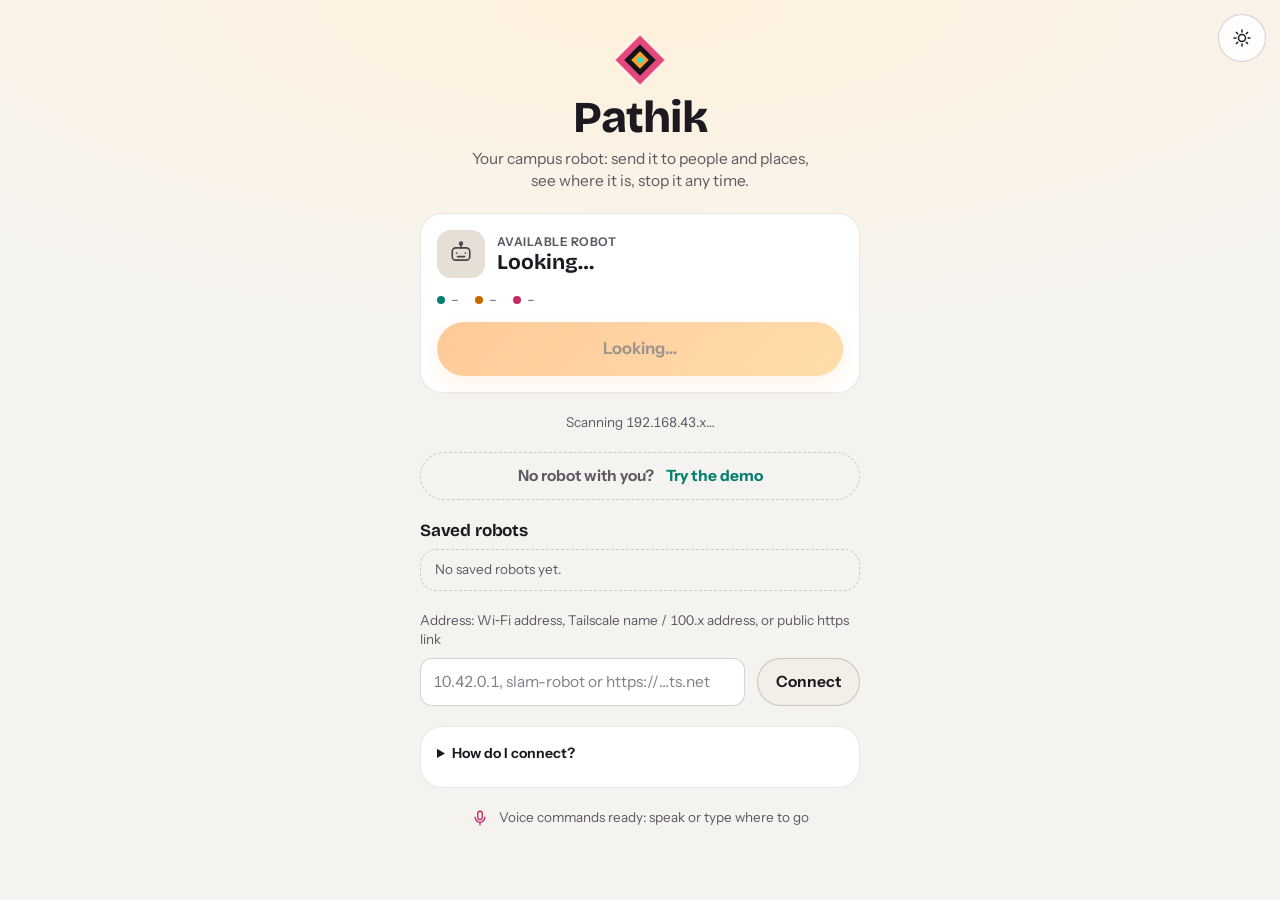
==== commit 2fca8103: "LLM fix: gpt-oss models, User-Agent, error classes, smart policy, schema guards, AI debug page - Gro" ====
--- a/ros2_ws/src/lidar_robot/lidar_robot/web/app/index.html
+++ b/ros2_ws/src/lidar_robot/lidar_robot/web/app/index.html
@@ -225,6 +225,17 @@
           </div>
           <p id="x-last" class="muted small" hidden></p>
         </div>
+        <div id="mm-card" class="card stack" data-min="operator">
+          <div class="row between"><b class="title-s">Map mode</b><span class="pill-tag" id="mm-tag">–</span></div>
+          <small class="muted block" id="mm-text">Freeze the map when it looks right: the robot then only finds itself on it and nothing new gets drawn in.</small>
+          <div class="row gap wrap" id="mm-btns">
+            <button id="mm-freeze" class="btn primary grow">Freeze map</button>
+            <button id="mm-continue" class="btn grow">Continue mapping</button>
+            <button id="mm-use" class="btn grow">Use a saved map</button>
+            <button id="mm-new" class="btn ghost grow">New map</button>
+          </div>
+          <p id="mm-switching" class="x-msg" role="status" hidden></p>
+        </div>
         <div class="row gap" data-min="operator">
           <button id="d-savemap" class="btn grow">Save map</button>
           <button id="d-locok" class="btn primary grow" hidden>Position OK</button>
@@ -356,6 +367,7 @@
         <button class="g-row" id="hub-head"><svg class="ic" aria-hidden="true"><use href="#i-bot"/></svg><span class="grow"><b>Head mode</b><small>This phone becomes the robot's face: kiosk with PIN, people detection for the Pi</small></span><svg class="chev" aria-hidden="true"><use href="#i-chev"/></svg></button>
         <button class="g-row" id="hub-peak"><svg class="ic" aria-hidden="true"><use href="#i-cam"/></svg><span class="grow"><b>Peak test</b><small>Everything the head phone does at once: speed, heat, battery, pass / fail</small></span><svg class="chev" aria-hidden="true"><use href="#i-chev"/></svg></button>
         <button class="g-row" id="hub-detector"><svg class="ic" aria-hidden="true"><use href="#i-cam"/></svg><span class="grow"><b>Phone detector</b><small>Lab: people detection running on this phone's camera</small></span><svg class="chev" aria-hidden="true"><use href="#i-chev"/></svg></button>
+        <button class="g-row" data-sub="ai"><svg class="ic" aria-hidden="true"><use href="#i-why"/></svg><span class="grow"><b>AI commands</b><small id="hub-ai">Language model status, test, every call with its error</small></span><svg class="chev" aria-hidden="true"><use href="#i-chev"/></svg></button>
         <button class="g-row" data-sub="log"><svg class="ic" aria-hidden="true"><use href="#i-log"/></svg><span class="grow"><b>Mission log</b><small>Success rate, times, CSV export</small></span><svg class="chev" aria-hidden="true"><use href="#i-chev"/></svg></button>
         <button class="g-row" data-sub="people" data-min="admin"><svg class="ic" aria-hidden="true"><use href="#i-people"/></svg><span class="grow"><b>People</b><small id="hub-people">Approve sign-ups, roles, passwords</small></span><span class="badge" id="hub-people-badge" hidden>0</span><svg class="chev" aria-hidden="true"><use href="#i-chev"/></svg></button>
       </section>
@@ -445,6 +457,16 @@
       <dl id="l-stats" class="tiles stats"></dl>
       <ol id="l-list" class="list loglist"><li class="empty">Loading…</li></ol>
       <div class="row gap"><button id="l-refresh" class="btn grow">Refresh</button><button id="l-csv" class="btn primary grow">Export CSV</button></div>
+    </div>
+
+    <div class="page-in stack-l sub" id="lab-ai" hidden>
+      <div class="sub-h"><button class="back" data-back aria-label="Back"><svg><use href="#i-back"/></svg></button><h1 class="title-m grow">AI commands</h1><button id="ai-refresh" class="btn small ghost">Refresh</button></div>
+      <p class="muted small">Commands go to the language model (Groq) only when the offline rules are unsure; "stop" never waits for it. Every call is listed here with its exact error and what to do.</p>
+      <div class="card" id="ai-status"><p class="muted">Loading…</p></div>
+      <dl id="ai-stats" class="tiles stats"></dl>
+      <div class="row gap"><input id="ai-text" class="grow" type="text" placeholder="Test sentence (optional)" aria-label="Test sentence"><button id="ai-test" class="btn primary">Test AI</button></div>
+      <div class="card" id="ai-test-out" hidden></div>
+      <ol id="ai-list" class="list loglist"><li class="empty">Loading…</li></ol>
     </div>
 
     <div class="page-in stack-l sub" id="lab-people" hidden>
--- a/ros2_ws/src/lidar_robot/lidar_robot/web/app/app.css
+++ b/ros2_ws/src/lidar_robot/lidar_robot/web/app/app.css
@@ -636,3 +636,8 @@
 @media (prefers-reduced-motion: reduce) {
   *, *::before, *::after { transition: none !important; animation: none !important; }
 }
+#mm-btns { display: grid; grid-template-columns: 1fr 1fr; gap: 10px; }
+#mm-btns[hidden], #mm-btns > [hidden] { display: none; }
+
+/* AI commands page: raw model output */
+.mono { font-family: ui-monospace, SFMono-Regular, Menlo, Consolas, monospace; font-size: 12px; word-break: break-word; }
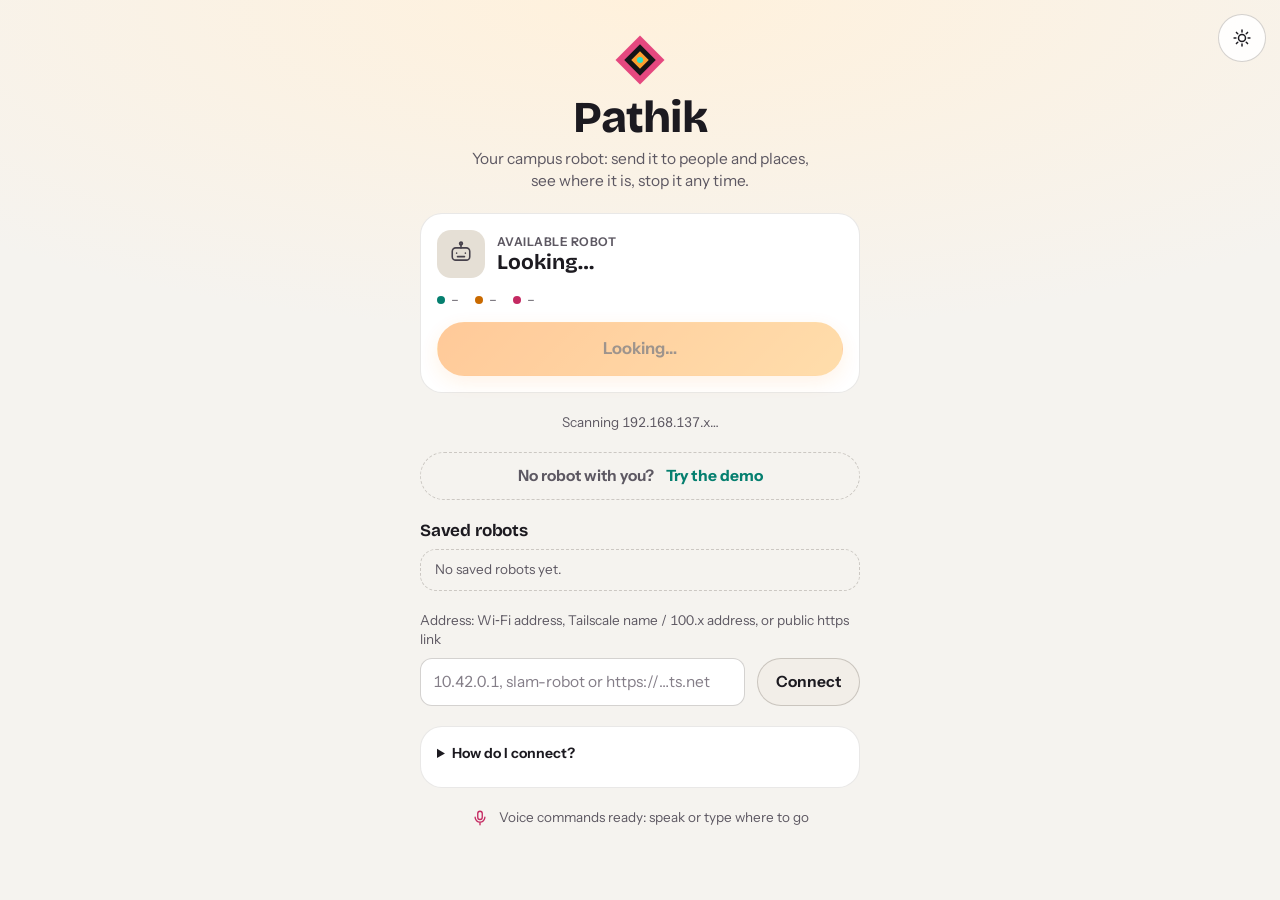
==== commit f220c336: "Conversation agent with a college notebook; odometry guard and map displacement fixes Conversation (" ====
--- a/ros2_ws/src/lidar_robot/lidar_robot/web/app/index.html
+++ b/ros2_ws/src/lidar_robot/lidar_robot/web/app/index.html
@@ -308,12 +308,12 @@
     <div class="page-in stack-l">
       <div>
         <h1 class="title-l">Where should Pathik go?</h1>
-        <p class="muted small">Type or say it. You see the plan before the robot moves.</p>
+        <p class="muted small">Type or say it. You see the plan before the robot moves. You can also just ask a question.</p>
       </div>
       <div class="stack">
         <form id="g-cmd" class="bubble">
           <label for="g-cmd-in" class="sr-only">Command</label>
-          <textarea id="g-cmd-in" rows="2" autocomplete="off" placeholder="take this to Lab 3, wait 2 mins, then come back"></textarea>
+          <textarea id="g-cmd-in" rows="2" autocomplete="off" placeholder="take this to Lab 3, wait 2 mins, then come back · or ask: library timings?"></textarea>
           <button class="send" type="submit" aria-label="Plan it"><svg><use href="#i-arrow"/></svg></button>
         </form>
         <button id="g-voice" class="companion" aria-label="Tap and speak a command">
@@ -322,6 +322,10 @@
           <small id="g-voice-s">Pathik understands places, waits and “come back”</small>
         </button>
         <p id="g-reply" class="reply" role="status" aria-live="polite"></p>
+        <div id="g-chat-wrap" hidden>
+          <div class="row gap"><h3 class="grow">Conversation</h3><button id="g-chat-new" class="btn small ghost">New</button></div>
+          <ol id="g-chat" class="chat" aria-live="polite"></ol>
+        </div>
         <div id="g-plan" class="plan card" hidden></div>
       </div>
 
@@ -368,6 +372,7 @@
         <button class="g-row" id="hub-peak"><svg class="ic" aria-hidden="true"><use href="#i-cam"/></svg><span class="grow"><b>Peak test</b><small>Everything the head phone does at once: speed, heat, battery, pass / fail</small></span><svg class="chev" aria-hidden="true"><use href="#i-chev"/></svg></button>
         <button class="g-row" id="hub-detector"><svg class="ic" aria-hidden="true"><use href="#i-cam"/></svg><span class="grow"><b>Phone detector</b><small>Lab: people detection running on this phone's camera</small></span><svg class="chev" aria-hidden="true"><use href="#i-chev"/></svg></button>
         <button class="g-row" data-sub="ai"><svg class="ic" aria-hidden="true"><use href="#i-why"/></svg><span class="grow"><b>AI commands</b><small id="hub-ai">Language model status, test, every call with its error</small></span><svg class="chev" aria-hidden="true"><use href="#i-chev"/></svg></button>
+        <button class="g-row" data-sub="know"><svg class="ic" aria-hidden="true"><use href="#i-why"/></svg><span class="grow"><b>Knowledge</b><small id="hub-know">What Pathik tells people about the college and the department</small></span><svg class="chev" aria-hidden="true"><use href="#i-chev"/></svg></button>
         <button class="g-row" data-sub="log"><svg class="ic" aria-hidden="true"><use href="#i-log"/></svg><span class="grow"><b>Mission log</b><small>Success rate, times, CSV export</small></span><svg class="chev" aria-hidden="true"><use href="#i-chev"/></svg></button>
         <button class="g-row" data-sub="people" data-min="admin"><svg class="ic" aria-hidden="true"><use href="#i-people"/></svg><span class="grow"><b>People</b><small id="hub-people">Approve sign-ups, roles, passwords</small></span><span class="badge" id="hub-people-badge" hidden>0</span><svg class="chev" aria-hidden="true"><use href="#i-chev"/></svg></button>
       </section>
@@ -467,6 +472,22 @@
       <div class="row gap"><input id="ai-text" class="grow" type="text" placeholder="Test sentence (optional)" aria-label="Test sentence"><button id="ai-test" class="btn primary">Test AI</button></div>
       <div class="card" id="ai-test-out" hidden></div>
       <ol id="ai-list" class="list loglist"><li class="empty">Loading…</li></ol>
+    </div>
+
+    <div class="page-in stack-l sub" id="lab-know" hidden>
+      <div class="sub-h"><button class="back" data-back aria-label="Back"><svg><use href="#i-back"/></svg></button><h1 class="title-m grow">Knowledge</h1><button id="kn-refresh" class="btn small ghost">Refresh</button></div>
+      <p class="muted small">Pathik's notebook. Questions about the college are answered only from these entries, so it cannot make up a name or a timing. Write short, true facts: who, where, when. This robot is used by everyone: no phone numbers or private details.</p>
+      <dl id="kn-stats" class="tiles stats"></dl>
+      <div class="row gap"><input id="kn-q" class="grow" type="text" placeholder="Try a question: who is the HOD?" aria-label="Try a question"><button id="kn-try" class="btn">Try</button></div>
+      <div class="card" id="kn-hits" hidden></div>
+      <form id="kn-form" class="card stack" data-min="admin">
+        <h3 id="kn-form-t">Add an entry</h3>
+        <input id="kn-title" type="text" maxlength="80" placeholder="Title: Library timings" aria-label="Title" required>
+        <textarea id="kn-text" rows="3" maxlength="1200" placeholder="The library is open from 9 am to 5 pm on working days." aria-label="Text" required></textarea>
+        <input id="kn-tags" type="text" placeholder="Other words people use, with commas: books, reading room" aria-label="Tags">
+        <div class="row gap"><button type="button" id="kn-cancel" class="btn ghost" hidden>Cancel</button><button class="btn primary grow" type="submit" id="kn-save">Add</button></div>
+      </form>
+      <ul id="kn-list" class="list loglist"><li class="empty">Loading…</li></ul>
     </div>
 
     <div class="page-in stack-l sub" id="lab-people" hidden>
--- a/ros2_ws/src/lidar_robot/lidar_robot/web/app/app.css
+++ b/ros2_ws/src/lidar_robot/lidar_robot/web/app/app.css
@@ -641,3 +641,10 @@
 
 /* AI commands page: raw model output */
 .mono { font-family: ui-monospace, SFMono-Regular, Menlo, Consolas, monospace; font-size: 12px; word-break: break-word; }
+
+/* conversation with the robot (Send page) */
+.chat { list-style: none; margin: 8px 0 0; padding: 0; display: flex; flex-direction: column; gap: 8px; max-height: 46vh; overflow-y: auto; }
+.chat li { max-width: 86%; padding: 9px 13px; border-radius: 16px; font-size: 15px; line-height: 1.4; word-break: break-word; }
+.chat li.me { align-self: flex-end; background: var(--orange); color: #fff; border-bottom-right-radius: 5px; }
+.chat li.bot { align-self: flex-start; background: var(--surface); border: 1px solid var(--line-2); border-bottom-left-radius: 5px; }
+.chat li.bot small { display: block; margin-top: 4px; color: var(--dim); font-size: 12px; }
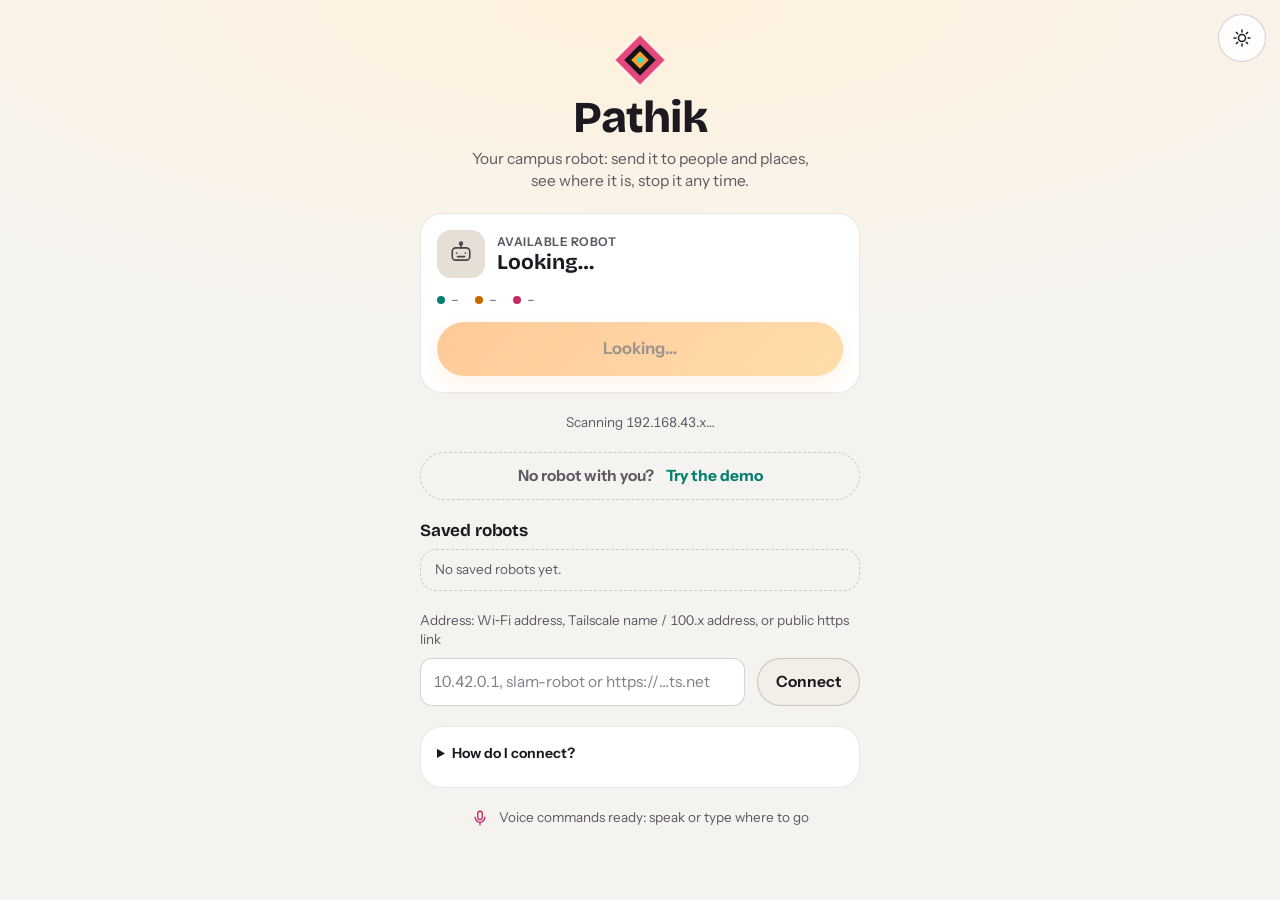
==== commit 452110b4: "Paint tool: mark unexplored rooms drivable or add walls on a saved map (planning only, map file unto" ====
--- a/ros2_ws/src/lidar_robot/lidar_robot/web/app/index.html
+++ b/ros2_ws/src/lidar_robot/lidar_robot/web/app/index.html
@@ -54,6 +54,7 @@
   <symbol id="i-draw" viewBox="0 0 24 24"><path d="M3 19c3-1 4-5 7-6s4 3 7 1 3-6 4-8"/><circle cx="21" cy="6" r="1"/></symbol>
   <symbol id="i-ruler" viewBox="0 0 24 24"><path d="M3 15.5 15.5 3 21 8.5 8.5 21z"/><path d="M7 11.5l2 2M10 8.5l2.5 2.5M13 5.5l2 2"/></symbol>
   <symbol id="i-room" viewBox="0 0 24 24"><path d="M4 4h16v16H4z" stroke-dasharray="3 2"/><path d="M8 15l3-3 2 2 3-4"/></symbol>
+  <symbol id="i-paint" viewBox="0 0 24 24"><path d="M4 20c2.5 0 4-1.5 4-3.5S6.5 13 5 14.5"/><path d="M8 16l10-10a2 2 0 0 1 3 3L11 19z"/><path d="M15 9l3 3"/></symbol>
   <symbol id="i-locate" viewBox="0 0 24 24"><circle cx="12" cy="12" r="7"/><path d="M12 2v3M12 19v3M2 12h3M19 12h3"/><path d="M12 9l2.5 5h-5z"/></symbol>
   <symbol id="i-follow" viewBox="0 0 24 24"><circle cx="12" cy="12" r="3.2"/><path d="M12 2v4M12 18v4M2 12h4M18 12h4"/></symbol>
   <symbol id="i-explore" viewBox="0 0 24 24"><path d="M3 12a9 9 0 1 0 9-9"/><path d="M12 3v5M12 12l4-3"/><circle cx="12" cy="12" r="1.6"/></symbol>
@@ -163,6 +164,7 @@
       <button class="tool" data-min="operator" data-tool="route" aria-pressed="false" title="Route: tap several points"><svg><use href="#i-route"/></svg><span>Route</span></button>
       <button class="tool" data-tool="measure" aria-pressed="false" title="Measure a distance"><svg><use href="#i-ruler"/></svg><span>Measure</span></button>
       <button class="tool" data-min="operator" data-tool="room" aria-pressed="false" title="Room: drag a box over a room and say what is in it"><svg><use href="#i-room"/></svg><span>Room</span></button>
+      <button class="tool" data-min="operator" data-tool="paint" aria-pressed="false" title="Paint: mark unexplored rooms as drivable, or add a wall the LiDAR cannot see (planning only; the map file is not changed)"><svg><use href="#i-paint"/></svg><span>Paint</span></button>
       <button class="tool" data-min="operator" data-tool="locate" aria-pressed="false" title="Set position: where the robot really is"><svg><use href="#i-locate"/></svg><span>Locate</span></button>
       <button id="m-home" class="tool" title="Go home"><svg><use href="#i-home"/></svg><span>Home</span></button>
       <button id="m-follow" class="tool on" aria-pressed="true" title="Follow the robot"><svg><use href="#i-follow"/></svg><span>Follow</span></button>
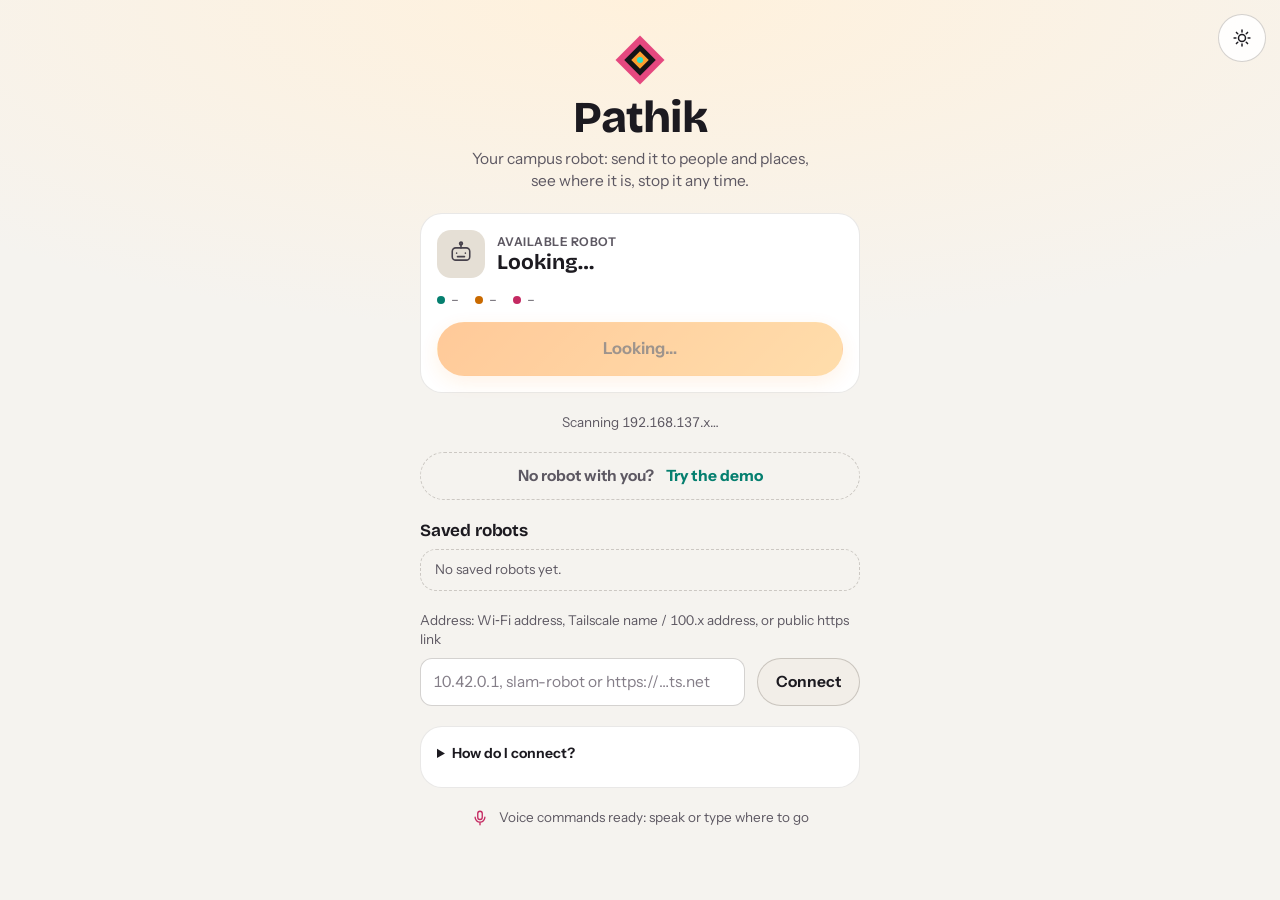
==== commit dfeffc1c: "App: Welcome a guest - the robot greets a visitor out loud in Hindi and/or English Operate -> Welcom" ====
--- a/ros2_ws/src/lidar_robot/lidar_robot/web/app/index.html
+++ b/ros2_ws/src/lidar_robot/lidar_robot/web/app/index.html
@@ -371,6 +371,7 @@
         <button class="g-row" data-sub="path"><svg class="ic" aria-hidden="true"><use href="#i-route"/></svg><span class="grow"><b>Path following</b><small>Cruise speed, turns, look‑ahead</small></span><svg class="chev" aria-hidden="true"><use href="#i-chev"/></svg></button>
         <button class="g-row" data-sub="tests"><svg class="ic" aria-hidden="true"><use href="#i-test"/></svg><span class="grow"><b>Drive tests</b><small>Straight line drift, spin / wheel separation</small></span><svg class="chev" aria-hidden="true"><use href="#i-chev"/></svg></button>
         <button class="g-row" id="hub-head"><svg class="ic" aria-hidden="true"><use href="#i-bot"/></svg><span class="grow"><b>Head mode</b><small>This phone becomes the robot's face: kiosk with PIN, people detection for the Pi</small></span><svg class="chev" aria-hidden="true"><use href="#i-chev"/></svg></button>
+        <button class="g-row" data-sub="welcome"><svg class="ic" aria-hidden="true"><use href="#i-bot"/></svg><span class="grow"><b>Welcome a guest</b><small>Pathik greets a visitor out loud, in Hindi or English</small></span><svg class="chev" aria-hidden="true"><use href="#i-chev"/></svg></button>
         <button class="g-row" id="hub-peak"><svg class="ic" aria-hidden="true"><use href="#i-cam"/></svg><span class="grow"><b>Peak test</b><small>Everything the head phone does at once: speed, heat, battery, pass / fail</small></span><svg class="chev" aria-hidden="true"><use href="#i-chev"/></svg></button>
         <button class="g-row" id="hub-detector"><svg class="ic" aria-hidden="true"><use href="#i-cam"/></svg><span class="grow"><b>Phone detector</b><small>Lab: people detection running on this phone's camera</small></span><svg class="chev" aria-hidden="true"><use href="#i-chev"/></svg></button>
         <button class="g-row" data-sub="ai"><svg class="ic" aria-hidden="true"><use href="#i-why"/></svg><span class="grow"><b>AI commands</b><small id="hub-ai">Language model status, test, every call with its error</small></span><svg class="chev" aria-hidden="true"><use href="#i-chev"/></svg></button>
@@ -474,6 +475,21 @@
       <div class="row gap"><input id="ai-text" class="grow" type="text" placeholder="Test sentence (optional)" aria-label="Test sentence"><button id="ai-test" class="btn primary">Test AI</button></div>
       <div class="card" id="ai-test-out" hidden></div>
       <ol id="ai-list" class="list loglist"><li class="empty">Loading…</li></ol>
+    </div>
+
+    <div class="page-in stack-l sub" id="lab-welcome" hidden>
+      <div class="sub-h"><button class="back" data-back aria-label="Back"><svg><use href="#i-back"/></svg></button><h1 class="title-m">Welcome a guest</h1></div>
+      <p class="muted small">Type who is visiting, then tap <b>Say welcome</b> when they reach the robot. Pathik says it on its own speaker. Write Hindi in हिन्दी letters so the Hindi voice reads it.</p>
+      <div class="seg" role="radiogroup" aria-label="Language" id="wg-lang">
+        <button class="seg-b" data-wg-lang="hi" role="radio">हिन्दी</button>
+        <button class="seg-b" data-wg-lang="en" role="radio">English</button>
+        <button class="seg-b" data-wg-lang="both" role="radio">Both</button>
+      </div>
+      <label class="stack" id="wg-hi-row"><span class="small muted">Guest, in Hindi</span><input id="wg-name-hi" type="text" maxlength="90" aria-label="Guest name in Hindi"></label>
+      <label class="stack" id="wg-en-row"><span class="small muted">Guest, in English</span><input id="wg-name-en" type="text" maxlength="90" aria-label="Guest name in English"></label>
+      <label class="stack"><span class="small muted">What Pathik will say (you can change it)</span><textarea id="wg-text" rows="5" maxlength="600" aria-label="Welcome message"></textarea></label>
+      <div class="row gap"><button id="wg-reset" class="btn ghost">Reset text</button><button id="wg-say" class="btn primary grow">Say welcome</button></div>
+      <p class="muted small" id="wg-out" role="status"></p>
     </div>
 
     <div class="page-in stack-l sub" id="lab-know" hidden>
